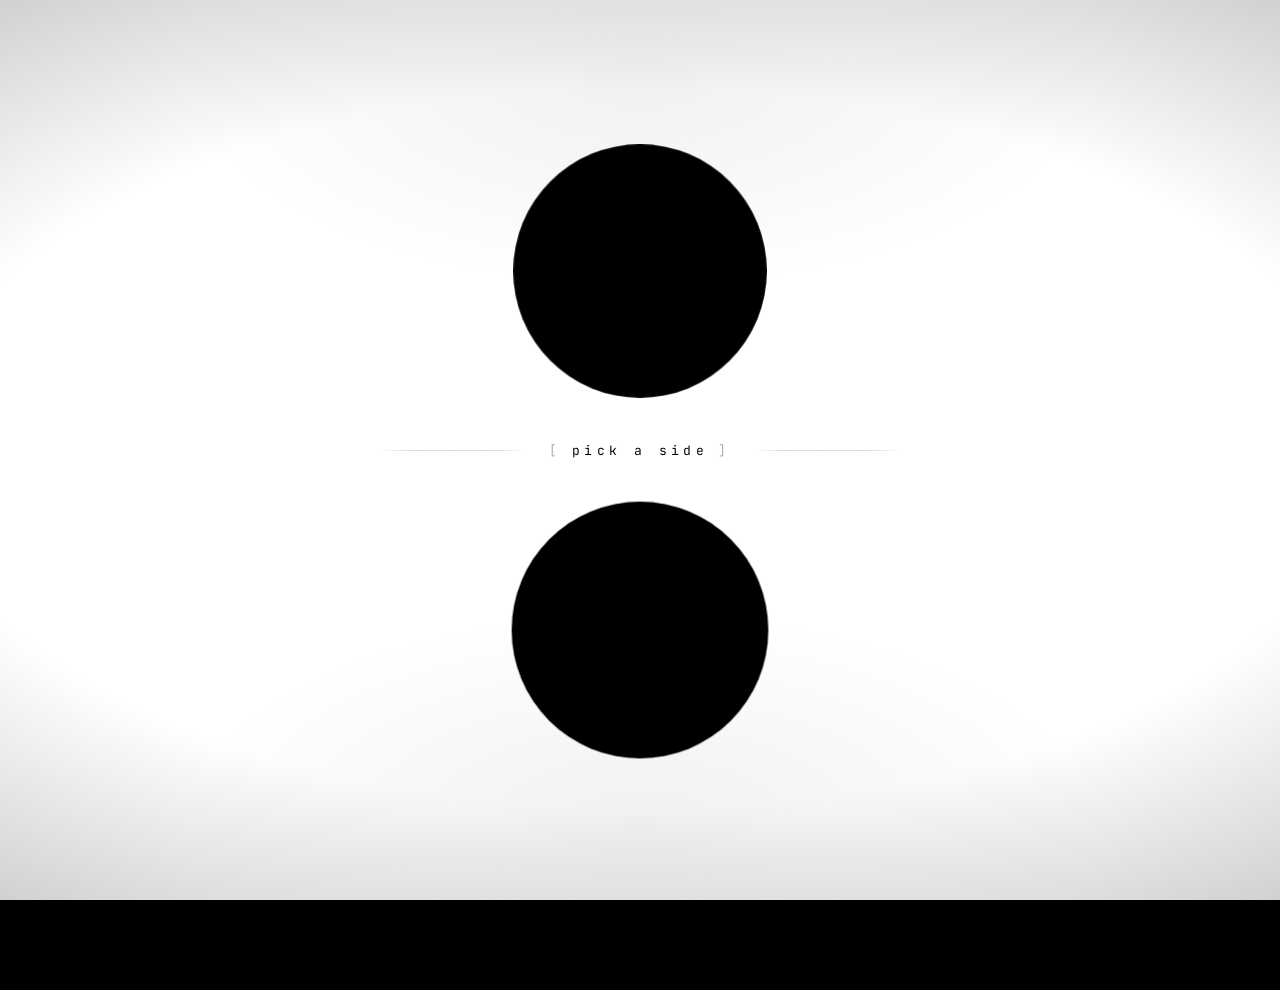
==== index.html @ 56f6532f "initial song site" ====
<!doctype html>
<html lang="en">
<head>
<meta charset="utf-8" />
<title>onlyfash</title>
<meta name="viewport" content="width=device-width, initial-scale=1" />
<link rel="preconnect" href="https://fonts.googleapis.com" />
<link rel="preconnect" href="https://fonts.gstatic.com" crossorigin />
<link href="https://fonts.googleapis.com/css2?family=JetBrains+Mono:wght@300;400;500&display=swap" rel="stylesheet" />
<style>
  :root{
    --mono:"JetBrains Mono", ui-monospace, monospace;
    --ink:#ebe7dc;
    --paper:#0a0a0c;
    --dim:#7a7670;
    --faint:#3a3731;
    --hot:#e96a4a;
    --slow-a:#2a0e36;
    --slow-b:#070309;
    --slow-hi:#b078d8;
    --slow-teal:#1a4a52;
    --pass-a:#cfd6de;
    --pass-b:#6a7581;
    --pass-ink:#0e1216;
    --pass-hi:#e8f0f8;
  }
  *{box-sizing:border-box}
  html,body{margin:0;height:100%;background:#000;color:var(--ink);font-family:var(--mono);overscroll-behavior:none}
  body{overflow:hidden}

  /* ========= stage ========= */
  .stage{position:fixed;inset:0;background:var(--paper);overflow:hidden}
  .stage::before{
    /* warm vignette */
    content:"";position:absolute;inset:0;pointer-events:none;z-index:2;
    background:
      radial-gradient(140% 100% at 50% 50%, transparent 40%, rgba(0,0,0,.55) 100%),
      radial-gradient(60% 40% at 50% 8%, rgba(80,60,40,.08), transparent 60%),
      radial-gradient(60% 40% at 50% 92%, rgba(50,60,80,.08), transparent 60%);
  }
  /* paper/film grain (animated) */
  .grain{
    position:absolute;inset:-10%;z-index:30;pointer-events:none;mix-blend-mode:overlay;opacity:.25;
    background-image:url("data:image/svg+xml;utf8,<svg xmlns='http://www.w3.org/2000/svg' width='220' height='220'><filter id='n'><feTurbulence type='fractalNoise' baseFrequency='0.9' numOctaves='2' stitchTiles='stitch'/><feColorMatrix values='0 0 0 0 0.9 0 0 0 0 0.9 0 0 0 0 0.9 0 0 0 0.7 0'/></filter><rect width='100%25' height='100%25' filter='url(%23n)'/></svg>");
    background-size:220px 220px;
    animation:grain 1690ms steps(6) infinite;
  }
  @keyframes grain{
    0%{transform:translate(0,0)}
    16%{transform:translate(-3%, 2%)}
    33%{transform:translate(2%, -3%)}
    50%{transform:translate(-2%, -2%)}
    66%{transform:translate(3%, 1%)}
    83%{transform:translate(-1%, 3%)}
    100%{transform:translate(0,0)}
  }

  /* ========= chrome ========= */
  .chrome{position:absolute;inset:0;z-index:20;pointer-events:none;font-size:10.5px;letter-spacing:.28em;text-transform:uppercase;color:var(--dim)}
  .chrome > *{position:absolute}
  .chr-tl{top:22px;left:24px}
  .chr-tr{top:22px;right:24px;text-align:right}
  .chr-bl{bottom:22px;left:24px}
  .chr-br{bottom:22px;right:24px;text-align:right}
  .blink{display:inline-block;width:7px;height:7px;background:var(--hot);border-radius:50%;vertical-align:middle;margin-right:8px;animation:pulseDot 2.2s infinite}
  @keyframes pulseDot{0%,100%{opacity:.35}50%{opacity:1}}

  /* ========= selector ========= */
  .selector{position:absolute;inset:0;z-index:10;display:flex;flex-direction:column;align-items:center;justify-content:center;gap:clamp(28px,5vh,60px);transition:none}
  .selector.gone{opacity:0;pointer-events:none}

  .portal-wrap{position:relative;cursor:pointer;isolation:isolate}
  .portal{
    position:relative;width:clamp(200px, 28vmin, 340px);aspect-ratio:1;border-radius:50%;
    display:flex;align-items:center;justify-content:center;
    transition: transform .9s cubic-bezier(.2,.7,.2,1), filter .45s ease, opacity .45s ease;
    will-change:transform, filter;
  }
  .portal .surface{
    position:absolute;inset:0;border-radius:50%;overflow:hidden;
  }
  .portal .edge{
    position:absolute;inset:0;border-radius:50%;border:1px solid rgba(255,255,255,.08);pointer-events:none;
    box-shadow:
      0 0 0 1px rgba(0,0,0,.6) inset,
      0 0 60px rgba(0,0,0,.6);
  }
  .portal .halo{
    position:absolute;inset:-22%;border-radius:50%;pointer-events:none;
    filter:blur(22px);opacity:0;transition:opacity .6s ease;
  }
  .portal-wrap:hover .halo{opacity:.9}
  .portal-wrap .lens{
    /* inner lens highlight */
    position:absolute;inset:0;border-radius:50%;pointer-events:none;
    background:radial-gradient(circle at 38% 30%, rgba(255,255,255,.18), transparent 40%);
    mix-blend-mode:screen;opacity:.7;
  }
  .portal canvas{position:absolute;inset:0;width:100%;height:100%;border-radius:50%;display:block}

  /* portal label */
  .label{
    position:absolute;left:50%;top:50%;transform:translate(-50%,-50%);
    text-align:center;pointer-events:none;
    font-family:var(--mono);font-weight:400;
    mix-blend-mode:screen;
    transition:opacity .4s ease, letter-spacing .6s ease;
  }
  .label .name{display:block;font-size:clamp(13px,1.4vw,16px);letter-spacing:.22em;text-transform:lowercase;font-weight:400}
  .label .name .caret{display:inline-block;margin-left:2px;opacity:.65;animation:caret 1s steps(1) infinite}
  .label .rt{display:block;font-size:9px;letter-spacing:.42em;opacity:.35;margin-top:10px;text-transform:uppercase}
  .portal-wrap:hover .label .rt{opacity:.85}
  .portal-wrap:hover .label .name{letter-spacing:.32em}
  @keyframes caret{0%,49%{opacity:.65}50%,100%{opacity:0}}

  /* ========= axis / crosshair ========= */
  .axis{
    position:relative;width:min(520px, 72vw);display:flex;align-items:center;justify-content:center;
    color:var(--dim);user-select:none;gap:18px;
  }
  .axis .line{flex:1;height:1px;background:linear-gradient(to right, transparent, var(--faint) 20%, var(--faint) 80%, transparent)}
  .axis .center{
    position:relative;display:flex;align-items:center;justify-content:center;
  }
  .axis .center .word{
    font-family:var(--mono);font-size:clamp(11px,1.1vw,13px);letter-spacing:.34em;text-transform:lowercase;color:var(--ink);
    padding:0 4px;
    position:relative;
  }
  .axis .center .word::before{
    content:"[";margin-right:10px;color:var(--dim);
  }
  .axis .center .word::after{
    content:"]";margin-left:10px;color:var(--dim);
  }

  /* hover state is JS-driven (animateHomeTo) — no data-hover attribute is set anymore */

  /* ========= swallow transition ========= */
  .selector.swallow .portal-wrap:not(.active) .portal{opacity:0;filter:blur(10px) brightness(.3);transform:scale(.85)}
  .selector.swallow .portal-wrap:not(.active){transition:opacity .4s}
  .selector.swallow .portal-wrap.active .portal{transform:scale(14);transition:transform 1.3s cubic-bezier(.7,0,.3,1), filter 1.3s}
  .selector.swallow .axis{opacity:0;transition:opacity .25s}
  .selector.swallow .chr-tr .cursor-label{opacity:0}

  /* ========= WORLD ========= */
  .world{position:absolute;inset:0;z-index:5;opacity:0;pointer-events:none;transition:opacity .9s ease}
  .world.live{opacity:1;pointer-events:auto}
  .world canvas{position:absolute;inset:0;width:100%;height:100%;display:block}

  /* BACK button — clear, tappable */
  .back-btn{
    position:absolute;top:22px;left:22px;z-index:40;
    display:inline-flex;align-items:center;gap:8px;
    font-family:var(--mono);font-size:11px;letter-spacing:.32em;text-transform:uppercase;
    color:#fff;background:rgba(0,0,0,.35);backdrop-filter:blur(10px);-webkit-backdrop-filter:blur(10px);
    border:1px solid rgba(255,255,255,.22);border-radius:999px;
    padding:10px 16px 10px 12px;cursor:pointer;
    opacity:0;transform:translateX(-6px);
    transition:opacity .6s ease .7s, transform .6s ease .7s, background .2s, border-color .2s;
    -webkit-tap-highlight-color:transparent;
  }
  .back-btn svg{width:16px;height:16px;display:block}
  .back-btn:hover{background:rgba(0,0,0,.55);border-color:rgba(255,255,255,.4)}
  @media (max-width: 640px){
    .back-btn{top:14px;left:14px;font-size:10.5px;padding:11px 16px 11px 12px}
    .back-btn svg{width:17px;height:17px}
  }

  /* audio-gate (plays on first click anyway, but keep a quiet hint) */
  .hint{
    position:absolute;left:50%;bottom:58px;transform:translateX(-50%);z-index:15;
    font-size:9.5px;letter-spacing:.36em;text-transform:uppercase;color:var(--dim);
    opacity:0;animation:hint 6s ease 1.2s forwards;pointer-events:none;
  }
  @keyframes hint{0%{opacity:0}20%{opacity:.8}80%{opacity:.8}100%{opacity:0}}

  /* cursor crosshair readout */
  .cursor-label{display:flex;flex-direction:column;align-items:flex-end;gap:3px;transition:opacity .3s}

  /* tweaks */
  .tweaks-btn{
    position:fixed;right:18px;bottom:18px;z-index:60;
    background:rgba(0,0,0,.55);backdrop-filter:blur(8px);color:var(--ink);border:1px solid rgba(255,255,255,.15);
    font-family:var(--mono);font-size:9.5px;letter-spacing:.24em;text-transform:uppercase;
    padding:8px 12px;cursor:pointer;border-radius:999px;display:none;align-items:center;gap:8px;
  }
  .tweaks-btn.on{display:flex}
  .tweaks-btn .sq{width:6px;height:6px;background:var(--hot);display:inline-block;border-radius:50%}
  .tweaks-panel{
    position:fixed;right:18px;bottom:18px;z-index:60;display:none;width:280px;
    background:rgba(10,10,12,.82);backdrop-filter:blur(12px);color:var(--ink);
    border:1px solid rgba(255,255,255,.12);border-radius:10px;padding:14px 16px;
    font-family:var(--mono);font-size:10px;letter-spacing:.12em;text-transform:uppercase;
  }
  .tweaks-panel.open{display:block}
  .tweaks-panel h5{margin:0 0 10px;font-size:10px;letter-spacing:.3em;display:flex;justify-content:space-between;align-items:center;color:var(--dim)}
  .tweaks-panel h5 button{background:transparent;border:1px solid rgba(255,255,255,.2);color:var(--ink);font-family:var(--mono);font-size:9px;letter-spacing:.22em;padding:3px 8px;border-radius:999px;cursor:pointer}
  .tw-row{display:flex;justify-content:space-between;align-items:center;gap:10px;margin:8px 0;color:var(--dim)}
  .tw-row input[type=range]{accent-color:var(--hot);width:130px}
  .tw-row .val{color:var(--ink);font-variant-numeric:tabular-nums}
  .tw-row input[type=text]{background:transparent;border:none;border-bottom:1px solid rgba(255,255,255,.15);color:var(--ink);font-family:var(--mono);font-size:10px;letter-spacing:.22em;text-transform:uppercase;width:160px;outline:none}
  .tw-tog{appearance:none;width:30px;height:16px;border-radius:999px;background:rgba(255,255,255,.1);border:1px solid rgba(255,255,255,.2);position:relative;cursor:pointer}
  .tw-tog::after{content:"";position:absolute;top:1px;left:1px;width:12px;height:12px;border-radius:50%;background:var(--ink);transition:left .15s}
  .tw-tog:checked{background:var(--hot)}
  .tw-tog:checked::after{left:15px;background:#fff}

  /* counting-in scanline on enter */
  .scanline{position:absolute;inset:0;z-index:35;pointer-events:none;opacity:0}
  .scanline::before{
    content:"";position:absolute;left:-10%;right:-10%;top:0;height:2px;background:rgba(255,255,255,.45);box-shadow:0 0 30px rgba(255,255,255,.5);
  }
  .selector.swallow ~ .scanline{
    opacity:1;animation:scan .9s cubic-bezier(.7,0,.3,1) .15s forwards;
  }
  @keyframes scan{
    0%{opacity:0;transform:translateY(0)}
    10%{opacity:1}
    100%{opacity:0;transform:translateY(100vh)}
  }

  /* ========= MINIMAL SELECTOR OVERRIDE ========= */
  body{background:#fff}
  .stage{background:#fff}
  .chrome{display:none}
  .hint{display:none}
  .axis{transition:none}
  .axis .line{background:linear-gradient(to right, transparent, #000 20%, #000 80%, transparent);opacity:.15}
  .axis .center .word{color:#000}
  .axis .center .word::before,.axis .center .word::after{color:#000;opacity:.35}
  .portal .halo,.portal .lens,.portal .edge,.portal canvas{display:none}
  .portal-wrap .portal{background:#000;border-radius:50%;will-change:transform,opacity}
  .portal-wrap{transition:none}
  .portal-wrap .label{color:#000 !important;mix-blend-mode:normal;transition:opacity .3s ease}
  .portal-wrap .label .name{color:#000}
  .portal-wrap .label .rt{color:#000;opacity:.45}
  .portal-wrap:hover .label .rt{opacity:.9}

  /* HOVER is JS-driven — no CSS rules needed. Same for breathing (JS sets transform inline). */

  /* SWALLOW: non-active dot and axis fade out; active dot stays in place.
     Circular reveal is handled by clip-path on the world div (see JS). */
  .selector.swallow .portal-wrap:not(.active){opacity:0;transition:opacity .3s ease}
  .selector.swallow .axis{opacity:0;transition:opacity .25s ease}

  /* WORLD wrapper reveals via clip-path animation (see JS); opacity switches immediately */
  .world{background:#000;opacity:0;pointer-events:none;transition:none}
  .world.live{opacity:1;pointer-events:auto;transition:none}

  /* BACK button — JS controls opacity; CSS handles hover color only */
  .back-btn{
    position:absolute;top:22px;left:22px;z-index:60;
    display:inline-flex;align-items:center;gap:8px;
    font-family:var(--mono);font-size:11px;letter-spacing:.32em;text-transform:uppercase;
    color:#fff;background:transparent;border:1px solid rgba(255,255,255,.35);border-radius:999px;
    padding:10px 14px;cursor:pointer;
    opacity:0;pointer-events:none;
    transition:border-color 400ms ease, background 400ms ease;
    -webkit-tap-highlight-color:transparent;
    transform:none !important;
  }
  .back-btn:hover{background:rgba(255,255,255,.08);border-color:#fff}
  .back-btn.interactive{pointer-events:auto}
  @media (max-width:640px){
    .back-btn{top:14px;left:14px;font-size:10.5px;padding:11px 14px}
  }

  /* scanline off */
  .scanline{display:none !important}

  /* mobile: ensure dots are tap-sized */
  @media (max-width:640px){
    .portal{width:clamp(160px, 38vmin, 220px) !important}
  }

  /* Labels outside the dots */
  .portal-wrap{display:flex;flex-direction:column;align-items:center;gap:14px}
  .portal-wrap.slow{flex-direction:column-reverse}
  .portal-wrap .label{position:static;transform:none;text-align:center;pointer-events:none}
  .portal-wrap .label .name{font-size:clamp(12px,1.3vw,14px);letter-spacing:.28em}
  .portal-wrap .label .rt{margin-top:6px;font-size:8.5px;letter-spacing:.42em}

  /* Hide tweaks UI entirely */
  .tweaks-btn,.tweaks-panel{display:none !important}

  /* mobile-only message / desktop-lock */
  .mobile-only{display:none}
  @media (max-width:768px){
    #axisWord{display:none}
    .mobile-only{display:inline}
    .portal-wrap{pointer-events:none !important}
  }


  /* Labels outside dots via absolute positioning */
  .portal-wrap{display:block}
  .portal-wrap.slow{flex-direction:initial}
  .portal-wrap .portal{position:relative}
  .portal-wrap .label{
    position:absolute;left:50%;transform:translateX(-50%);
    text-align:center;pointer-events:none;
    color:#000 !important;mix-blend-mode:normal;
    white-space:nowrap;
  }
  .portal-wrap.slow .label{top:calc(100% + 22px)}
  .portal-wrap.pass .label{bottom:calc(100% + 22px)}
  .portal-wrap .label .name{display:block;font-size:clamp(12px,1.3vw,14px);letter-spacing:.28em;color:#000}
  .portal-wrap .label .rt{display:block;margin-top:6px;font-size:8.5px;letter-spacing:.42em;color:#000;opacity:.45}
  .portal-wrap:hover .label .rt{opacity:.9}


  /* Clear inherited top on pass label so bottom positions correctly */
  .portal-wrap.pass .label{top:auto !important;transform:translateX(-50%) !important}
  .portal-wrap.slow .label{bottom:auto !important;transform:translateX(-50%) !important}

</style>
</head>
<body>

<div class="stage" id="stage">

  <!-- SELECTOR -->
  <div class="selector" id="selector">

    <!-- SLOW DANCE portal (top) -->
    <div class="portal-wrap slow" data-song="slow" id="wrapSlow">
      <div class="portal">
        <div class="halo" id="haloSlow"></div>
        <div class="surface">
          <canvas id="cvsSlow" width="720" height="720"></canvas>
        </div>
        <div class="lens"></div>
        <div class="edge"></div>
      </div>
    </div>

    <!-- AXIS -->
    <div class="axis" id="axis" aria-hidden="true">
      <span class="line"></span>
      <div class="center" id="axisCenter">
        <span class="word" id="axisWord">pick a side</span>
        <span class="word mobile-only">this is a desktop experience</span>
      </div>
      <span class="line"></span>
    </div>

    <!-- PASSENGER SIDE portal (bottom) -->
    <div class="portal-wrap pass" data-song="pass" id="wrapPass">
      <div class="portal">
        <div class="halo" id="haloPass"></div>
        <div class="surface">
          <canvas id="cvsPass" width="720" height="720"></canvas>
        </div>
        <div class="lens"></div>
        <div class="edge"></div>
      </div>
    </div>
  </div>

  <!-- chrome -->
  <div class="chrome"></div>

  <!-- WORLD layers -->
  <div class="world slow" id="worldSlow">
    <canvas id="worldSlowCvs"></canvas>
    <button class="back-btn" data-close aria-label="back">
      <svg viewBox="0 0 24 24" fill="none" stroke="currentColor" stroke-width="1.5" stroke-linecap="round" stroke-linejoin="round"><path d="M15 18l-6-6 6-6"/></svg>
      <span>back</span>
    </button>
  </div>
  <div class="world pass" id="worldPass">
    <canvas id="worldPassCvs"></canvas>
    <button class="back-btn" data-close aria-label="back">
      <svg viewBox="0 0 24 24" fill="none" stroke="currentColor" stroke-width="1.5" stroke-linecap="round" stroke-linejoin="round"><path d="M15 18l-6-6 6-6"/></svg>
      <span>back</span>
    </button>
  </div>

  <!-- scanline accent on commit -->
  <div class="scanline" id="scanline"></div>
</div>

<!-- tweaks -->
<button class="tweaks-btn on" id="tweaksBtn"><span class="sq"></span>tweaks</button>
<div class="tweaks-panel" id="tweaksPanel">
  <h5>TWEAKS <button id="tweaksClose">close</button></h5>
  <div class="tw-row"><span>grain</span><input type="range" min="0" max="100" value="45" id="tGrain"/><span class="val" id="vGrain">45</span></div>
  <div class="tw-row"><span>breath</span><input type="range" min="0" max="100" value="55" id="tBreath"/><span class="val" id="vBreath">55</span></div>
  <div class="tw-row"><span>bloom</span><input type="range" min="0" max="100" value="60" id="tBloom"/><span class="val" id="vBloom">60</span></div>
  <div class="tw-row"><span>audio</span><input type="checkbox" class="tw-tog" id="tAudio" checked/></div>
  <div class="tw-row"><span>axis copy</span><input type="text" id="tAxis" value="pick a side"/></div>
</div>

<script>
/* =====================================================================
 *  onlyfash — hi-fi selector (Direction A)
 *  Two circular portals, filmic grain, breathing, audio-reactive worlds.
 *  Audio is synthesized via WebAudio so there's no asset dependency.
 * =====================================================================*/

/* ---------- state & refs ---------- */
const TWEAKS = /*EDITMODE-BEGIN*/{
  "grain": 100,
  "breath": 100,
  "bloom": 100,
  "audio": true,
  "axisCopy": "pick a side"
}/*EDITMODE-END*/;

const sel = document.getElementById('selector');
const wrapSlow = document.getElementById('wrapSlow');
const wrapPass = document.getElementById('wrapPass');
const haloSlow = document.getElementById('haloSlow');
const haloPass = document.getElementById('haloPass');
const worldSlow = document.getElementById('worldSlow');
const worldPass = document.getElementById('worldPass');
const axisCenter = document.getElementById('axisCenter');
const axisWord = axisCenter.querySelector('.word');

let active = null; // 'slow' | 'pass' | null
let dotCenter = { x: 0, y: 0 };
let audioCtx = null, master = null, analyser = null, freqData = null, timeData = null;
let slowEl = null, passEl = null, slowSrc = null, passSrc = null;
let slowGain = null, passGain = null;

/* inject hidden <audio> elements */
(function(){
  const slowUrl = 'audio/Fash - Slow Dance.mp3';
  const passUrl = 'audio/Fash - Passenger Side.mp3';

  slowEl = document.createElement('audio');
  slowEl.src = slowUrl;
  slowEl.loop = true; slowEl.preload = 'auto';
  slowEl.setAttribute('playsinline',''); slowEl.setAttribute('webkit-playsinline','');
  slowEl.playsInline = true;
  passEl = document.createElement('audio');
  passEl.src = passUrl;
  passEl.loop = true; passEl.preload = 'auto';
  passEl.setAttribute('playsinline',''); passEl.setAttribute('webkit-playsinline','');
  passEl.playsInline = true;
  document.body.appendChild(slowEl); document.body.appendChild(passEl);
})();

/* Unlock audio on FIRST user interaction — iOS/Safari requires this */
let audioUnlocked = false;
function unlockAudio(){
  if (audioUnlocked) return;
  audioUnlocked = true;
  [slowEl, passEl].forEach(el => {
    try {
      el.muted = true;
      const p = el.play();
      if (p && p.then) {
        p.then(() => { try{ el.pause(); el.currentTime = 0; }catch(e){} el.muted = false; })
         .catch(() => { el.muted = false; });
      } else {
        try{ el.pause(); el.currentTime = 0; }catch(e){}
        el.muted = false;
      }
    } catch(e){}
  });
  // also resume audio context on gesture
  if (audioCtx && audioCtx.state === 'suspended') { try { audioCtx.resume(); } catch(e){} }
}
['pointerdown','touchstart','mousedown','keydown'].forEach(ev => {
  window.addEventListener(ev, unlockAudio, { passive: true });
});

/* ---------- portal canvases (oil slick / graphite) ---------- */
function makePortalRenderer(canvas, kind){
  const ctx = canvas.getContext('2d');
  const W = canvas.width, H = canvas.height, R = W/2;
  let t = 0;
  function draw(){
    t += 1/60;
    // base wash
    if (kind === 'slow'){
      const g = ctx.createRadialGradient(R*.9, R*.75, R*.05, R, R, R);
      g.addColorStop(0, '#4a1e5e');
      g.addColorStop(.25, '#2a0e36');
      g.addColorStop(.55, '#1a0720');
      g.addColorStop(1, '#050208');
      ctx.fillStyle = g;
      ctx.fillRect(0,0,W,H);
      // teal bruise
      const g2 = ctx.createRadialGradient(R*.4 + Math.sin(t*.3)*40, R*1.1 + Math.cos(t*.24)*30, 10, R*.4, R*1.1, R*.9);
      g2.addColorStop(0, 'rgba(26,96,104,.55)');
      g2.addColorStop(1, 'rgba(26,96,104,0)');
      ctx.fillStyle = g2;
      ctx.fillRect(0,0,W,H);
      // ripple bands
      ctx.globalCompositeOperation = 'screen';
      for (let i=0;i<5;i++){
        const ph = t*.5 + i*0.7;
        const cx = R + Math.cos(ph)*R*.15;
        const cy = R + Math.sin(ph*1.3)*R*.18;
        const rg = ctx.createRadialGradient(cx, cy, R*.0, cx, cy, R*(.35+.1*Math.sin(ph*1.7)));
        const a = (0.12 + 0.08*Math.sin(ph*2));
        rg.addColorStop(0, `rgba(176,120,216,${a})`);
        rg.addColorStop(1, 'rgba(176,120,216,0)');
        ctx.fillStyle = rg;
        ctx.fillRect(0,0,W,H);
      }
      ctx.globalCompositeOperation = 'source-over';
    } else {
      const g = ctx.createRadialGradient(R*.35, R*.3, R*.05, R, R, R);
      g.addColorStop(0, '#e8eef6');
      g.addColorStop(.25, '#b8c2ce');
      g.addColorStop(.55, '#6e7a88');
      g.addColorStop(1, '#2a313a');
      ctx.fillStyle = g;
      ctx.fillRect(0,0,W,H);
      // cold streaks
      ctx.globalCompositeOperation = 'screen';
      for (let i=0;i<4;i++){
        const ph = t*.4 + i*0.9;
        const y = R + Math.sin(ph*.7)*R*.4;
        const grad = ctx.createLinearGradient(0, y-18, 0, y+18);
        grad.addColorStop(0, 'rgba(255,255,255,0)');
        grad.addColorStop(.5, `rgba(240,245,255,${0.18 + 0.08*Math.sin(ph*1.5)})`);
        grad.addColorStop(1, 'rgba(255,255,255,0)');
        ctx.fillStyle = grad;
        ctx.fillRect(0, y-20, W, 40);
      }
      ctx.globalCompositeOperation = 'multiply';
      // soft shadow pool
      const sg = ctx.createRadialGradient(R*.7, R*1.1, 5, R*.7, R*1.1, R*.9);
      sg.addColorStop(0, 'rgba(20,30,45,.4)');
      sg.addColorStop(1, 'rgba(20,30,45,0)');
      ctx.fillStyle = sg;
      ctx.fillRect(0,0,W,H);
      ctx.globalCompositeOperation = 'source-over';
    }
    // grain overlay on portal
    const grainAmt = TWEAKS.grain/100;
    if (grainAmt > 0){
      ctx.globalCompositeOperation = 'overlay';
      ctx.globalAlpha = 0.18 * grainAmt;
      // cheap stipple
      const density = 140;
      for (let i=0;i<density;i++){
        const x = Math.random()*W, y = Math.random()*H;
        ctx.fillStyle = Math.random() > .5 ? '#fff' : '#000';
        ctx.fillRect(x, y, 1.4, 1.4);
      }
      ctx.globalAlpha = 1;
      ctx.globalCompositeOperation = 'source-over';
    }
    requestAnimationFrame(draw);
  }
  draw();
}
makePortalRenderer(document.getElementById('cvsSlow'),'slow');
makePortalRenderer(document.getElementById('cvsPass'),'pass');

/* ---------- halos ---------- */
function setHalos(){
  const bloom = TWEAKS.bloom/100;
  haloSlow.style.background = `radial-gradient(circle, rgba(176,120,216,${.35*bloom}) 0%, rgba(74,30,94,${.2*bloom}) 40%, transparent 70%)`;
  haloPass.style.background = `radial-gradient(circle, rgba(220,232,248,${.35*bloom}) 0%, rgba(110,130,160,${.2*bloom}) 40%, transparent 70%)`;
}
setHalos();

/* ---------- breathing ----------
 * Custom curve with brief holds at both extremes — the pause is what reads as alive.
 * Amplitude 2% scale. Periods 5.8s / 4.3s (asymmetric).
 * Paused during hover and during any sequence.
 */
const t0 = performance.now();
function breathCurve(t){
  // t ∈ [0,1) — one cycle. Shape: rest → inhale → hold → exhale → hold.
  // 0..0.08 rest, 0.08..0.42 inhale (smoothstep), 0.42..0.54 hold at 1,
  // 0.54..0.92 exhale (smoothstep), 0.92..1 rest.
  if (t < 0.08) return 0;
  if (t < 0.42){ const p = (t - 0.08) / 0.34; return p*p*(3 - 2*p); }
  if (t < 0.54) return 1;
  if (t < 0.92){ const p = (t - 0.54) / 0.38; return 1 - p*p*(3 - 2*p); }
  return 0;
}
function breathe(){
  const amt = TWEAKS.breath/100 * 0.02; // 2% ceiling
  const ts = (performance.now() - t0) / 1000;
  const s1 = 1 + amt * breathCurve(((ts      ) / 5.8) % 1);
  const s2 = 1 + amt * breathCurve(((ts + 1.3) / 4.3) % 1);
  const pSlow = wrapSlow.querySelector('.portal');
  const pPass = wrapPass.querySelector('.portal');
  // Pause scaling during hover or during any sequence; opacity work stays pure.
  if (!active && !hoverTarget){
    pSlow.style.transform = `scale(${s1.toFixed(4)})`;
    pPass.style.transform = `scale(${s2.toFixed(4)})`;
  } else if (hoverTarget && !active){
    // Neutral — no breathing during hover.
    pSlow.style.transform = 'scale(1)';
    pPass.style.transform = 'scale(1)';
  }
  requestAnimationFrame(breathe);
}
/* breathing kickoff happens after hoverTarget is declared below (first frame reads it) */

/* ---------- motion vocabulary ----------
 * One curve for directional transitions — cubic-bezier(.65, 0, .1, 1).
 * Slow in, slow out. Inevitable, not snappy.
 */
function makeCubicBezier(x1, y1, x2, y2){
  const cx = 3*x1, bx = 3*(x2 - x1) - cx, ax = 1 - cx - bx;
  const cy = 3*y1, by = 3*(y2 - y1) - cy, ay = 1 - cy - by;
  const sampleX = t => ((ax*t + bx)*t + cx)*t;
  const sampleY = t => ((ay*t + by)*t + cy)*t;
  const dX      = t => (3*ax*t + 2*bx)*t + cx;
  return function(t){
    if (t <= 0) return 0;
    if (t >= 1) return 1;
    let u = t;
    for (let i=0;i<8;i++){
      const xu = sampleX(u) - t;
      if (Math.abs(xu) < 1e-6) break;
      const d = dX(u);
      if (Math.abs(d) < 1e-6) break;
      u -= xu / d;
    }
    return sampleY(u);
  };
}
// PRIMARY — directional motion (circle, line extend/contract, sequence stages).
// Slower accel head, longer deceleration tail. Motion resists, builds, settles.
const primaryEase    = makeCubicBezier(.7, 0, .15, 1);
const primaryEaseCSS = 'cubic-bezier(.7,0,.15,1)';
// IDLE — hovers, home-screen returns, back-button, opacity transitions.
// Landing, not stopping.
const idleEase       = makeCubicBezier(.8, 0, .2, 1);
const idleEaseCSS    = 'cubic-bezier(.8,0,.2,1)';
const easeOut        = p => 1 - Math.pow(1 - p, 3);
const easeIn         = p => p*p*p;
const linear         = p => p;

/* ---------- home-state (shared between hover fade and exit-return fade) ----------
 * One animation function for both directions. Same vocabulary. Mid-flight reversals smooth.
 */
const homeState = { slowOp: 1, passOp: 1, axisOp: 1, axisLS: 0.34 };
let homeFadeRAF = null;
function applyHomeState(){
  wrapSlow.style.opacity = homeState.slowOp;
  wrapPass.style.opacity = homeState.passOp;
  axisEl.style.opacity   = homeState.axisOp;
  axisWord.style.letterSpacing = homeState.axisLS.toFixed(4) + 'em';
}
function animateHomeTo(targets, opts){
  opts = opts || {};
  if (homeFadeRAF){ cancelAnimationFrame(homeFadeRAF); homeFadeRAF = null; }
  const start = performance.now();
  const from  = {
    slowOp: homeState.slowOp, passOp: homeState.passOp,
    axisOp: homeState.axisOp, axisLS: homeState.axisLS
  };
  const ease    = opts.ease    || idleEase;
  const dur     = opts.duration || 630;
  const delay   = opts.delay    || { slowOp: 0, passOp: 0, axisOp: 0, axisLS: 0 };
  const durs    = opts.durations || { slowOp: dur, passOp: dur, axisOp: dur, axisLS: dur };
  (function frame(now){
    const t = now - start;
    let live = false;
    for (const key of ['slowOp','passOp','axisOp','axisLS']){
      if (targets[key] === undefined) continue;
      const rawP = (t - (delay[key] || 0)) / (durs[key] || dur);
      const p = Math.max(0, Math.min(1, rawP));
      const e = ease(p);
      homeState[key] = from[key] + (targets[key] - from[key]) * e;
      if (rawP < 1) live = true;
    }
    applyHomeState();
    if (live) homeFadeRAF = requestAnimationFrame(frame);
    else homeFadeRAF = null;
  })(performance.now());
}

/* ---------- hover ----------
 * Single state variable; transitions lerp from current homeState (not from 0).
 * When the mouse moves directly between dots, we skip the full home-restore fade —
 * we just transition hoveredDot, which reverses the in-flight opacity from where it is.
 * No moment where the screen is empty of both dots.
 */
let hoveredDot = null; // 'slow' | 'pass' | null — 'slow' is top, 'pass' is bottom
const axisEl = document.getElementById('axis');

// Back-compat alias for any surviving references.
let hoverTarget = null;

function dotUnderElement(node){
  if (!node || typeof node.nodeType !== 'number') return null;
  if (wrapSlow.contains(node)) return 'slow';
  if (wrapPass.contains(node)) return 'pass';
  return null;
}

function setHover(next){
  if (active) return;
  if (next === hoveredDot) return;
  hoveredDot = next;
  hoverTarget = next; // alias

  if (next === null){
    // Full return — staggered, same vocabulary as exit's home-restoration.
    animateHomeTo(
      { slowOp: 1, passOp: 1, axisOp: 1, axisLS: 0.34 },
      {
        ease: idleEase,
        durations: { slowOp: 560, passOp: 560, axisOp: 700, axisLS: 700 },
        delay:     { slowOp: 140, passOp: 140, axisOp: 0,   axisLS: 0   }
      }
    );
  } else {
    // Single directional transition. The "other" dot goes to 0, the hovered dot to 1.
    // animateHomeTo lerps from current homeState, so if a dot is mid-fade, it reverses smoothly.
    const t = { axisOp: 0, axisLS: 0.30 };
    if (next === 'slow'){ t.slowOp = 1; t.passOp = 0; }
    else                { t.passOp = 1; t.slowOp = 0; }
    animateHomeTo(t, { ease: idleEase, duration: 630 });
  }
}

/* ---------- timeline sequencer ----------
 * One RAF loop drives all stages. No nested setTimeouts. No race conditions.
 */
let currentTimeline = null;
function runTimeline(stages, onComplete){
  if (currentTimeline) currentTimeline.cancelled = true;
  const tl = currentTimeline = { raf: 0, cancelled: false };
  const started = new Set(), finished = new Set();
  const total = stages.reduce((m, s) => Math.max(m, s.start + s.duration), 0);
  const originTime = performance.now();
  (function frame(now){
    if (tl.cancelled) return;
    const t = now - originTime;
    for (const s of stages){
      const rawP = (t - s.start) / s.duration;
      if (rawP >= 0 && !started.has(s)){
        started.add(s);
        if (s.onStart) s.onStart();
      }
      if (rawP >= 0 && rawP <= 1){
        const p = Math.min(1, Math.max(0, rawP));
        const e = s.ease ? s.ease(p) : p;
        if (s.fn) s.fn(e);
      } else if (rawP > 1 && !finished.has(s)){
        finished.add(s);
        if (s.fn) s.fn(1);
        if (s.onEnd) s.onEnd();
      }
    }
    if (t < total + 50){
      tl.raf = requestAnimationFrame(frame);
    } else {
      currentTimeline = null;
      if (onComplete) onComplete();
    }
  })(performance.now());
  return tl;
}

/* ---------- audio ---------- */
let audioRouted = false;
function initAudio(){
  if (audioCtx) return;
  try {
    audioCtx = new (window.AudioContext || window.webkitAudioContext)();
  } catch(e){ console.warn('no audio ctx', e); return; }
  master = audioCtx.createGain();
  master.gain.value = 1.0;
  analyser = audioCtx.createAnalyser();
  analyser.fftSize = 1024;
  analyser.smoothingTimeConstant = 0.82;
  freqData = new Uint8Array(analyser.frequencyBinCount);
  timeData = new Uint8Array(analyser.fftSize);
  master.connect(analyser);
  analyser.connect(audioCtx.destination);

  try {
    slowSrc = audioCtx.createMediaElementSource(slowEl);
    passSrc = audioCtx.createMediaElementSource(passEl);
    slowGain = audioCtx.createGain(); slowGain.gain.value = 0;
    passGain = audioCtx.createGain(); passGain.gain.value = 0;
    slowSrc.connect(slowGain).connect(master);
    passSrc.connect(passGain).connect(master);
    audioRouted = true;
  } catch(e){
    // createMediaElementSource can only be called once per element
    // If it fails we fall back to plain <audio> playback w/out FFT
    console.warn('audio routing fallback', e);
    audioRouted = false;
  }
}

function fadeGain(node, to, time=1.2){
  if (!node || !audioCtx) return;
  try {
    const now = audioCtx.currentTime;
    node.gain.cancelScheduledValues(now);
    node.gain.setValueAtTime(node.gain.value, now);
    node.gain.linearRampToValueAtTime(to, now + time);
  } catch(e){}
}

function fadeVolume(el, to, time=1.0){
  // fade the <audio>.volume for fallback mode
  const from = el.volume;
  const start = performance.now();
  function step(){
    const p = Math.min(1, (performance.now()-start)/(time*1000));
    el.volume = from + (to - from)*p;
    if (p < 1) requestAnimationFrame(step);
  }
  step();
}

/* Play a real MP3 — MUST be called synchronously from a user gesture */
function playTrack(kind){
  const target = kind === 'slow' ? slowEl : passEl;
  const other  = kind === 'slow' ? passEl : slowEl;

  // stop the other first
  try { other.pause(); } catch(e){}

  // sync gesture play
  target.currentTime = 0;
  if (audioRouted){
    target.volume = 1;
  } else {
    target.volume = 0; // we'll fade
  }
  const p = target.play();
  if (p && p.catch){
    p.catch(err => console.warn('play failed', err));
  }

  if (audioRouted){
    if (kind==='slow'){
      fadeGain(passGain, 0, 0.3);
      fadeGain(slowGain, 1.0, 1.2);
    } else {
      fadeGain(slowGain, 0, 0.3);
      fadeGain(passGain, 1.0, 1.2);
    }
  } else {
    // fallback: fade element volume
    fadeVolume(target, 1, 1.2);
  }
}

function stopAllTracks(){
  try { slowEl.pause(); } catch(e){}
  try { passEl.pause(); } catch(e){}
  if (audioRouted){
    if (slowGain) fadeGain(slowGain, 0, 0.4);
    if (passGain) fadeGain(passGain, 0, 0.4);
  }
}

/* ---------- worlds: canvas visualizers (audio-reactive) ---------- */
function runWorld(kind){
  const canvas = kind==='slow' ? document.getElementById('worldSlowCvs') : document.getElementById('worldPassCvs');
  const ctx = canvas.getContext('2d');
  let running = true;
  function fit(){
    const dpr = Math.min(window.devicePixelRatio||1, 2);
    canvas.width = innerWidth*dpr; canvas.height = innerHeight*dpr;
    canvas.style.width = innerWidth+'px'; canvas.style.height=innerHeight+'px';
    ctx.setTransform(dpr,0,0,dpr,0,0);
  }
  fit();
  const resizeH = () => fit();
  window.addEventListener('resize', resizeH);

  // smoothed envelopes
  let eLvl=0, eBass=0, eMid=0, eHigh=0, eSub=0;
  // kick detector
  let bassPrev=0, kickHold=0;
  let beatPulse = 0; // 1→0 decay on kick
  let lastKickTime = -999;
  let kickCount = 0;

  // SLOW: crystalline shards (Yeezus/Black Skinhead — sharp, angular, monochrome)
  const shards = Array.from({length: 18}, () => ({
    ang: Math.random()*Math.PI*2,
    spin: (Math.random()-0.5)*0.4,
    dist: 0.15 + Math.random()*0.6,
    size: 40 + Math.random()*180,
    jag: 3 + Math.floor(Math.random()*4),
    tilt: Math.random()*Math.PI,
  }));
  // radial spike rays
  const rays = Array.from({length: 48}, (_, i) => ({
    a: (i/48)*Math.PI*2,
    len: 0.3 + Math.random()*0.6,
    w: 0.5 + Math.random()*2.5,
  }));

  // PASS: stars streaking toward viewer (Rainbow Road forward motion)
  const stars = Array.from({length: 220}, () => ({
    a: Math.random()*Math.PI*2,
    z: Math.random(),       // 0 = far, 1 = near
    s: 0.4 + Math.random()*1.8,
    hue: 180 + Math.random()*160, // blue→cyan→magenta→red span
  }));
  // rainbow trail curves that whip upward
  const trails = Array.from({length: 9}, (_,i) => ({
    offset: i / 9,
    amp: 0.1 + Math.random()*0.22,
    hue: 200 + i*18, // spectrum across
    speed: 0.8 + Math.random()*0.8,
  }));

  let t = 0, lastT = performance.now();
  function frame(){
    if (!running) return;
    const now = performance.now();
    const dt = Math.min(0.05, (now-lastT)/1000); lastT = now;
    t += dt;
    const W = innerWidth, H = innerHeight;

    // ----- read audio (robust bins) -----
    let lvl=0, sub=0, bass=0, mid=0, high=0;
    let waveAmp = 0;
    if (analyser && freqData){
      analyser.getByteFrequencyData(freqData);
      const n = freqData.length;
      // Nyquist ≈ sampleRate/2; fftSize=1024 → 512 bins
      // bin freq = i * (sr/fftSize). For 44.1k: ~43Hz/bin.
      const subEnd = 3, bassEnd = 10, midEnd = 80, highEnd = 200;
      for (let i=0;i<subEnd;i++) sub += freqData[i];
      for (let i=subEnd;i<bassEnd;i++) bass += freqData[i];
      for (let i=bassEnd;i<midEnd;i++) mid += freqData[i];
      for (let i=midEnd;i<Math.min(highEnd,n);i++) high += freqData[i];
      sub /= subEnd*255;
      bass /= (bassEnd-subEnd)*255;
      mid /= (midEnd-bassEnd)*255;
      high /= (Math.min(highEnd,n)-midEnd)*255;
      for (let i=0;i<n;i++) lvl += freqData[i]; lvl /= n*255;

      analyser.getByteTimeDomainData(timeData);
      let sum=0;
      for (let i=0;i<timeData.length;i+=4){ const v=(timeData[i]-128)/128; sum += v*v; }
      waveAmp = Math.sqrt(sum/(timeData.length/4));
    }

    // smoothing envelopes
    eLvl  += (lvl  - eLvl ) * 0.22;
    eSub  += (sub  - eSub ) * 0.35;
    eBass += (bass - eBass) * 0.4;
    eMid  += (mid  - eMid ) * 0.25;
    eHigh += (high - eHigh) * 0.5;

    // kick detection on bass delta
    const dBass = bass - bassPrev;
    bassPrev = bassPrev * 0.82 + bass * 0.18;
    if (dBass > 0.12 && bass > 0.35 && kickHold <= 0){
      beatPulse = 1;
      kickHold = 0.12;
      lastKickTime = t;
      kickCount++;
    }
    kickHold -= dt;
    beatPulse *= Math.pow(0.002, dt); // fast decay
    const kickAge = t - lastKickTime;

    // ---------- WORLD · ONE REACTIVE LINE (pure B&W) ----------
    // Every visible motion is driven by timeData/freqData.

    // black base
    ctx.fillStyle = '#000';
    ctx.fillRect(0,0,W,H);

    // Line IS the only element in the world. No separate center dot. No opacity fade.
    // `_lineVisible` gates rendering so E3 (silent black hold) stays truly black.
    // `_reveal` scales horizontal extent honestly: halfSpan = (W/2) * reveal — no clamp.
    //   On exit X5 this reaches exactly 0 and the line disappears geometrically.
    // `_amplitudeMultiplier` gates audio reactivity (0 = flat, 1 = full).
    const reveal = (typeof runWorld._reveal === 'number') ? runWorld._reveal : 0;
    const ampMult = (typeof runWorld._amplitudeMultiplier === 'number') ? runWorld._amplitudeMultiplier : 0;
    const lineVisible = !!runWorld._lineVisible;
    const midY = H/2;

    if (timeData && lineVisible){
      const halfSpan = (W/2) * reveal;
      if (halfSpan > 0){
        const xStart = W/2 - halfSpan;
        const xEnd   = W/2 + halfSpan;
        const amp = Math.min(W,H) * 0.18 * (1 + eBass*0.6) * ampMult;
        ctx.strokeStyle = 'rgba(255,255,255,1)';
        ctx.lineWidth = 1.5 + beatPulse*0.8*ampMult;
        ctx.lineCap = 'round';
        ctx.lineJoin = 'round';
        ctx.beginPath();
        const segs = 480;
        for (let i=0;i<=segs;i++){
          const p = i/segs;
          const idx = Math.floor(p * timeData.length);
          const v = ampMult > 0 ? (timeData[idx]-128)/128 : 0;
          const x = xStart + p * (xEnd - xStart);
          const y = midY + v * amp;
          if (i===0) ctx.moveTo(x,y); else ctx.lineTo(x,y);
        }
        ctx.stroke();
      }
      // halfSpan <= 0: line has contracted to nothing — draw nothing.
    }

    requestAnimationFrame(frame);
  }
  frame();
  return () => { running = false; window.removeEventListener('resize', resizeH); };
}

let worldStop = null;

/* ---------- enter / exit — timeline-driven, single vocabulary of motion ---------- */

// HOVER handlers — race-safe. If the cursor moves directly between dots,
// pointerleave does NOT trigger the full home-return; the other dot's pointerenter
// smoothly takes over via setHover, reversing any in-flight opacity from current value.
wrapSlow.addEventListener('pointerenter', () => setHover('slow'));
wrapSlow.addEventListener('pointerleave', (e) => {
  const dest = dotUnderElement(e.relatedTarget);
  if (dest !== 'pass') setHover(null);
});
wrapPass.addEventListener('pointerenter', () => setHover('pass'));
wrapPass.addEventListener('pointerleave', (e) => {
  const dest = dotUnderElement(e.relatedTarget);
  if (dest !== 'slow') setHover(null);
});

// Track per-session world + back-btn for timeline closures.
let activeW = null, activeBackBtn = null;

// ENTER — runs synchronously inside a user gesture for iOS audio unlock.
// playTrack happens only at E6 (1990ms in). No sound before then.
function enter(kind){
  if (active) return;
  active = kind;
  hoveredDot = null; hoverTarget = null;
  if (homeFadeRAF){ cancelAnimationFrame(homeFadeRAF); homeFadeRAF = null; }

  // iOS — unlock audio context inside the gesture. No play() here; that's E6 (1990ms).
  try { initAudio(); } catch(e){}
  if (audioCtx && audioCtx.state === 'suspended'){
    try { audioCtx.resume(); } catch(e){}
  }
  // Silent both elements; window-level unlockAudio() primes them for later play.
  try { slowEl.pause(); } catch(e){}
  try { passEl.pause(); } catch(e){}
  if (audioRouted){
    try { slowGain.gain.cancelScheduledValues(audioCtx.currentTime); slowGain.gain.value = 0; } catch(e){}
    try { passGain.gain.cancelScheduledValues(audioCtx.currentTime); passGain.gain.value = 0; } catch(e){}
  } else {
    slowEl.volume = 0; passEl.volume = 0;
  }

  // Measure dot center for the clip-path origin.
  const wrap   = kind === 'slow' ? wrapSlow : wrapPass;
  const portal = wrap.querySelector('.portal');
  const rect   = portal.getBoundingClientRect();
  const cx = Math.round(rect.left + rect.width  / 2);
  const cy = Math.round(rect.top  + rect.height / 2);
  dotCenter = { x: cx, y: cy };
  wrap.classList.add('active');

  const w = kind === 'slow' ? worldSlow : worldPass;
  const backBtn = w.querySelector('.back-btn');
  activeW = w; activeBackBtn = backBtn;

  // Prime world: visible but clipped to 0. Line stays hidden until E4.
  w.style.transition = 'none';
  w.style.clipPath   = `circle(0px at ${cx}px ${cy}px)`;
  w.classList.add('live');
  runWorld._reveal = 0;
  runWorld._amplitudeMultiplier = 0;
  runWorld._audioActive = false;
  runWorld._lineVisible = false;
  if (backBtn){
    backBtn.classList.remove('interactive');
    backBtn.style.transition = 'none';
    backBtn.style.opacity = '0';
  }
  worldStop = runWorld(kind);

  // Capture starting home opacities — could be mid-hover.
  const startSlow = homeState.slowOp;
  const startPass = homeState.passOp;
  const startAxis = homeState.axisOp;
  const startLS   = homeState.axisLS;
  const lerp = (a, b, p) => a + (b - a) * p;

  const target = kind === 'slow' ? slowEl : passEl;

  runTimeline([
    // E1 — home elements dissolve (0 → 420ms, idleEase)
    { name:'E1', start:0, duration:420, ease:idleEase, fn:(p)=>{
      if (kind === 'slow') homeState.passOp = lerp(startPass, 0, p);
      else                 homeState.slowOp = lerp(startSlow, 0, p);
      homeState.axisOp = lerp(startAxis, 0, p);
      homeState.axisLS = lerp(startLS, 0.30, p);
      applyHomeState();
    }},
    // E2 — circle envelops screen (0 → 980ms, primaryEase)
    { name:'E2', start:0, duration:980, ease:primaryEase, fn:(p)=>{
      const r = (p * 150).toFixed(2);
      w.style.clipPath = `circle(${r}vmax at ${cx}px ${cy}px)`;
    }, onEnd:()=>{
      sel.classList.add('gone'); // hide selector once fully black
    }},
    // E3 — silent black hold (980 → 1080ms). 100ms — minimum gap to register the transition.
    { name:'E3', start:980, duration:100, fn:()=>{} },
    // E4 — line extends from point (1080 → 1780ms, primaryEase).
    { name:'E4', start:1080, duration:700, ease:primaryEase,
      onStart:()=>{ runWorld._lineVisible = true; },
      fn:(p)=>{ runWorld._reveal = p; }
    },
    // Back-button reveal (1760 → 2320ms, idleEase). Appears near end of line-extension, continues into music.
    { name:'BackReveal', start:1760, duration:560, ease:idleEase,
      fn:(p)=>{ if (backBtn) backBtn.style.opacity = (p * 0.6).toFixed(3); },
      onEnd:()=>{ if (backBtn){ backBtn.classList.add('interactive'); backBtn.style.transition = `opacity 400ms ${idleEaseCSS}`; } }
    },
    // E5 — flat line holds (1780 → 1990ms). The moment before the drop.
    { name:'E5', start:1780, duration:210, fn:()=>{} },
    // E6 — music begins (1990ms). play() called here, nowhere earlier. Linear ramp 0 → 1 over 700ms.
    { name:'E6', start:1990, duration:700, ease:linear,
      onStart:()=>{
        runWorld._audioActive = true;
        runWorld._amplitudeMultiplier = 1;
        try { target.currentTime = 0; } catch(e){}
        if (audioRouted){
          const g  = kind === 'slow' ? slowGain : passGain;
          const og = kind === 'slow' ? passGain : slowGain;
          if (g)  { try { g.gain.cancelScheduledValues(audioCtx.currentTime); g.gain.value = 0; }  catch(e){} }
          if (og) { try { og.gain.cancelScheduledValues(audioCtx.currentTime); og.gain.value = 0; } catch(e){} }
          try { target.volume = 1; } catch(e){}
        } else {
          target.volume = 0;
        }
        const pp = target.play();
        if (pp && pp.catch) pp.catch(err => console.warn('play failed', err));
      },
      fn:(p)=>{
        if (audioRouted){
          const g = kind === 'slow' ? slowGain : passGain;
          if (g){ try { g.gain.value = p; } catch(e){} }
        } else {
          target.volume = p;
        }
      }
    },
  ]);
}

// EXIT — timeline-driven. No center dot. Line contracts to 2px, holds, circle closes.
// Total: ~4310ms to fully-restored home.
function exit(){
  if (!active) return;
  const kind = active;
  const w = activeW;
  const wrap = kind === 'slow' ? wrapSlow : wrapPass;
  const backBtn = activeBackBtn;
  const target = kind === 'slow' ? slowEl : passEl;

  // Back button fades out over 400ms (the minimum) via CSS transition.
  if (backBtn){
    backBtn.classList.remove('interactive');
    backBtn.style.transition = `opacity 400ms ${idleEaseCSS}`;
    backBtn.style.opacity = '0';
  }

  const startAmp = (typeof runWorld._amplitudeMultiplier === 'number') ? runWorld._amplitudeMultiplier : 1;
  const startRev = (typeof runWorld._reveal === 'number') ? runWorld._reveal : 1;

  runTimeline([
    // X1 — music fades 1 → 0 linearly over 700ms (mirrors E6's 700ms audio fade).
    //      amplitudeMultiplier lerps down in parallel — the line quiets as the sound quiets.
    //      By end of X1 the line is flat, audio is paused, audioActive/ampMult are zero.
    { name:'X1', start:0, duration:700, ease:linear, fn:(p)=>{
      const volume = Math.max(0, 1 - p);
      if (audioRouted){
        const g = kind === 'slow' ? slowGain : passGain;
        if (g){ try { g.gain.value = volume; } catch(e){} }
      } else {
        target.volume = volume;
      }
      runWorld._amplitudeMultiplier = startAmp * (1 - p);
    }, onEnd:()=>{
      try { target.pause(); } catch(e){}
      try { target.currentTime = 0; } catch(e){}
      runWorld._audioActive = false;
      runWorld._amplitudeMultiplier = 0;
    }},
    // X2 — flat line holds (700 → 910ms, 210ms). Mirrors E5's flat pause.
    { name:'X2', start:700, duration:210, fn:()=>{} },
    // X3 — line contracts from full width to zero (910 → 1610ms, 700ms, primaryEase).
    //      Mirrors E4 exactly: same duration, same curve, reversed direction.
    //      halfSpan = (W/2) * reveal reaches exactly 0 — line geometrically ceases.
    { name:'X3', start:910, duration:700, ease:primaryEase, fn:(p)=>{
      runWorld._reveal = startRev * (1 - p);
    }},
    // X4 — silent black hold (1610 → 1710ms, 100ms). Mirrors E3 exactly.
    { name:'X4', start:1610, duration:100, fn:()=>{} },
    // X5 — black contracts 150vmax → 0 at original dot (1710 → 2690ms, 980ms, primaryEase).
    //      Mirrors E2 exactly: same duration, same curve, reversed direction.
    { name:'X5', start:1710, duration:980, ease:primaryEase,
      onStart:()=>{ w.style.transition = 'none'; sel.classList.remove('gone'); },
      fn:(p)=>{
        const r = ((1 - p) * 150).toFixed(2);
        w.style.clipPath = `circle(${r}vmax at ${dotCenter.x}px ${dotCenter.y}px)`;
      }
    },
    // Home fade-in during X5's final 420ms (2270 → 2690ms) — mirrors E1 exactly.
    //      Parallel (NOT staggered): axis + non-active dot fade together over 420ms.
    { name:'XhomeFade', start:2270, duration:420, ease:idleEase, fn:(p)=>{
      homeState.axisOp = p;
      homeState.axisLS = 0.30 + (0.34 - 0.30) * p;
      if (kind === 'slow') homeState.passOp = p;
      else                 homeState.slowOp = p;
      applyHomeState();
    }},
  ], () => {
    // X8 — cleanup. Breathing resumes naturally now that !active && !hoveredDot.
    w.classList.remove('live');
    w.style.clipPath = '';
    w.style.transition = '';
    if (worldStop){ worldStop(); worldStop = null; }
    wrap.classList.remove('active');
    runWorld._amplitudeMultiplier = 0;
    runWorld._reveal = 0;
    runWorld._audioActive = false;
    runWorld._lineVisible = false;
    homeState.slowOp = 1; homeState.passOp = 1; homeState.axisOp = 1; homeState.axisLS = 0.34;
    applyHomeState();
    active = null;
    activeW = null; activeBackBtn = null;
  });
}

// Dots act as PLAY BUTTONS. pointerdown keeps us in the gesture for iOS audio unlock.
function bindTap(el, kind){
  const handler = (e) => { e.preventDefault(); enter(kind); };
  el.addEventListener('pointerdown', handler);
  el.addEventListener('click', (e) => { e.preventDefault(); });
}
bindTap(wrapSlow, 'slow');
bindTap(wrapPass, 'pass');

// Back-button hover — 0.6 idle → 1.0 on hover, 400ms (minimum) with idle curve.
[worldSlow, worldPass].forEach(w => {
  const btn = w.querySelector('.back-btn');
  if (!btn) return;
  btn.addEventListener('mouseenter', () => {
    if (!btn.classList.contains('interactive')) return;
    btn.style.transition = `opacity 400ms ${idleEaseCSS}`;
    btn.style.opacity = '1';
  });
  btn.addEventListener('mouseleave', () => {
    if (!btn.classList.contains('interactive')) return;
    btn.style.transition = `opacity 400ms ${idleEaseCSS}`;
    btn.style.opacity = '0.6';
  });
});

// Idle breathing — starts after hoverTarget declared; reads it safely on first frame.
requestAnimationFrame(breathe);

document.querySelectorAll('[data-close]').forEach(el => el.addEventListener('click', exit));
document.addEventListener('keydown', (e) => { if (e.key === 'Escape' && active) exit(); });

/* ---------- tweaks ---------- */
const tBtn = document.getElementById('tweaksBtn');
const tPanel = document.getElementById('tweaksPanel');
const tClose = document.getElementById('tweaksClose');
const tGrain = document.getElementById('tGrain'), vGrain = document.getElementById('vGrain');
const tBreath = document.getElementById('tBreath'), vBreath = document.getElementById('vBreath');
const tBloom = document.getElementById('tBloom'), vBloom = document.getElementById('vBloom');
const tAudio = document.getElementById('tAudio');
const tAxis = document.getElementById('tAxis');

function syncTweaksUI(){
  tGrain.value = TWEAKS.grain; vGrain.textContent = TWEAKS.grain;
  tBreath.value = TWEAKS.breath; vBreath.textContent = TWEAKS.breath;
  tBloom.value = TWEAKS.bloom; vBloom.textContent = TWEAKS.bloom;
  tAudio.checked = TWEAKS.audio;
  tAxis.value = TWEAKS.axisCopy;
  axisWord.textContent = TWEAKS.axisCopy;
  document.querySelector('.grain-layer')?.remove();
  // add a body-level grain that respects the slider
  let gl = document.querySelector('.grain');
  if (!gl){
    gl = document.createElement('div'); gl.className='grain';
    document.body.appendChild(gl);
  }
  gl.style.opacity = (0.25 * TWEAKS.grain/100).toFixed(3);
  setHalos();
}
syncTweaksUI();

tBtn.addEventListener('click', () => { tBtn.classList.remove('on'); tPanel.classList.add('open'); });
tClose.addEventListener('click', () => { tPanel.classList.remove('open'); tBtn.classList.add('on'); });

function postEdit(edits){
  Object.assign(TWEAKS, edits);
  try{ window.parent.postMessage({type:'__edit_mode_set_keys', edits}, '*'); }catch(e){}
  syncTweaksUI();
}
tGrain.addEventListener('input', () => postEdit({ grain: +tGrain.value }));
tBreath.addEventListener('input', () => postEdit({ breath: +tBreath.value }));
tBloom.addEventListener('input', () => postEdit({ bloom: +tBloom.value }));
tAudio.addEventListener('change', () => postEdit({ audio: tAudio.checked }));
tAxis.addEventListener('input', () => postEdit({ axisCopy: tAxis.value || 'pick a side' }));

/* host edit-mode handshake */
window.addEventListener('message', (e) => {
  const d = e.data;
  if (!d || typeof d !== 'object') return;
  if (d.type === '__activate_edit_mode'){ tBtn.classList.remove('on'); tPanel.classList.add('open'); }
  if (d.type === '__deactivate_edit_mode'){ tPanel.classList.remove('open'); tBtn.classList.add('on'); }
});
try{ window.parent.postMessage({type:'__edit_mode_available'}, '*'); }catch(e){}
</script>
</body>
</html>
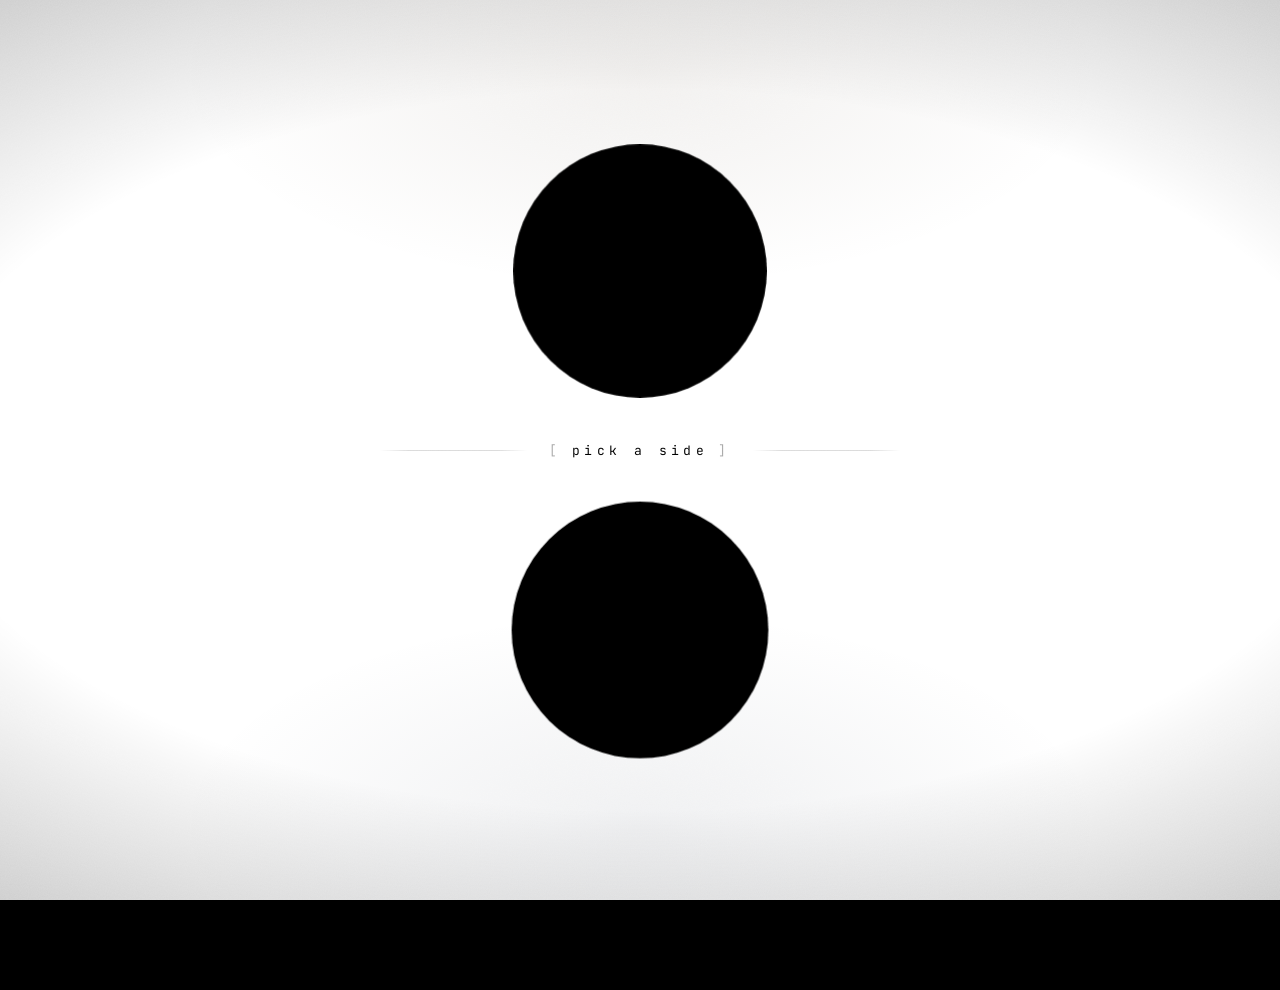
==== commit b9aa87d5: "fix mobile copy and centering Co-Authored-By: Claude Sonnet 4.6 <noreply@anthropic.com>" ====
--- a/index.html
+++ b/index.html
@@ -289,6 +289,14 @@
     #axisWord{display:none}
     .mobile-only{display:inline}
     .portal-wrap{pointer-events:none !important}
+    /* Full-width axis so the text lands at true viewport center between the dots. */
+    .axis{width:100% !important}
+    /* "made for desktop" must stay on a single line at every mobile width.
+       letter-spacing scales down on narrow screens before wrapping could ever happen. */
+    .axis .center .word.mobile-only{
+      white-space:nowrap;
+      letter-spacing:clamp(0.18em, 0.6vw, 0.34em);
+    }
   }
 
 
@@ -339,7 +347,7 @@
       <span class="line"></span>
       <div class="center" id="axisCenter">
         <span class="word" id="axisWord">pick a side</span>
-        <span class="word mobile-only">this is a desktop experience</span>
+        <span class="word mobile-only">made for desktop</span>
       </div>
       <span class="line"></span>
     </div>
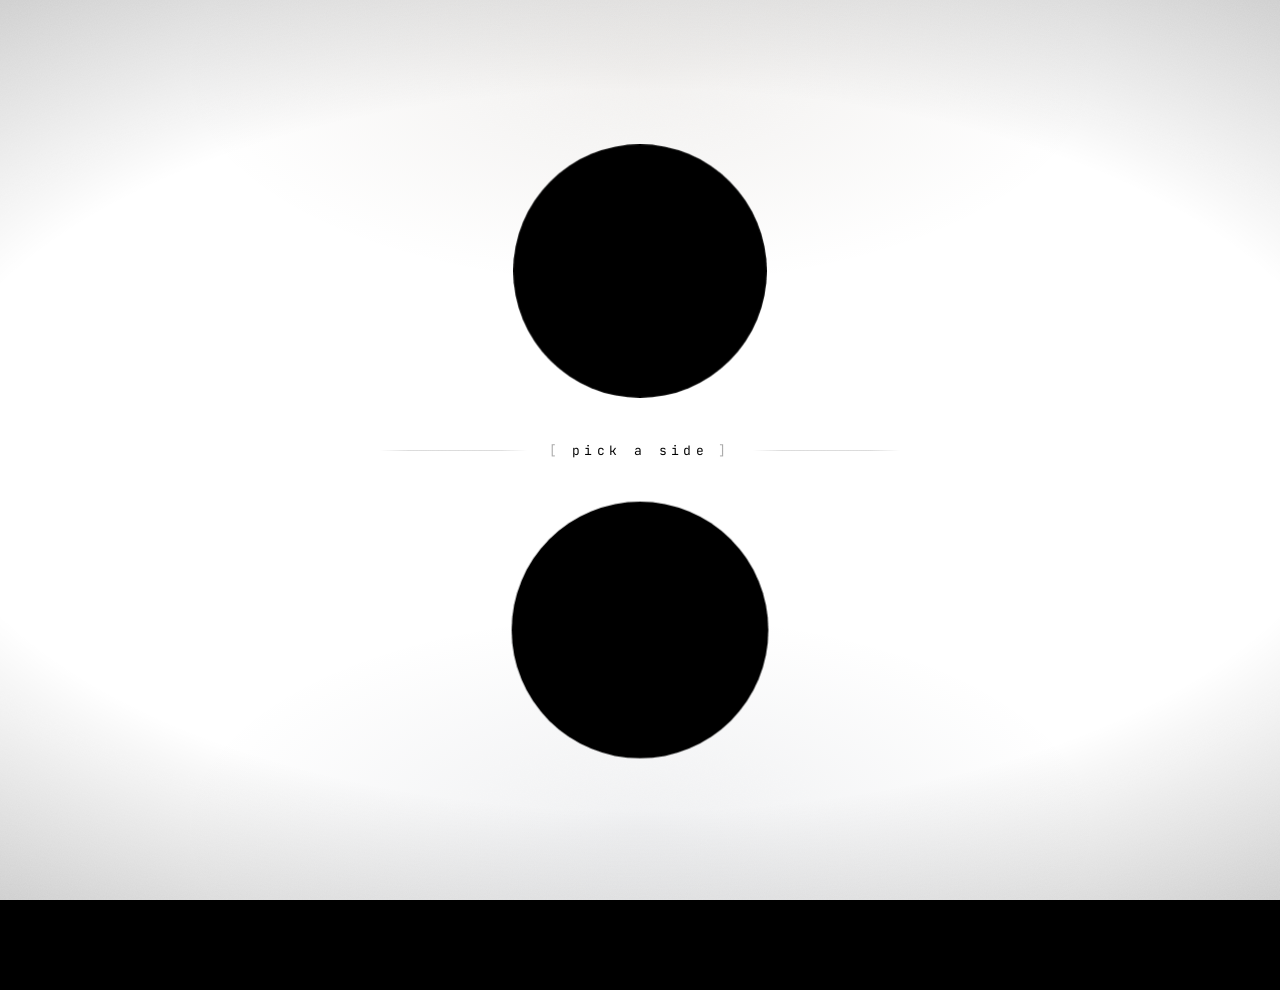
==== commit 737dee1a: "mobile: hide axis lines, bump breathing 20% Co-Authored-By: Claude Sonnet 4.6 <noreply@anthropic.com" ====
--- a/index.html
+++ b/index.html
@@ -291,6 +291,8 @@
     .portal-wrap{pointer-events:none !important}
     /* Full-width axis so the text lands at true viewport center between the dots. */
     .axis{width:100% !important}
+    /* Hide the decorative flanking lines on mobile — text with brackets stands alone. */
+    .axis .line{display:none}
     /* "made for desktop" must stay on a single line at every mobile width.
        letter-spacing scales down on narrow screens before wrapping could ever happen. */
     .axis .center .word.mobile-only{
@@ -586,7 +588,9 @@
   return 0;
 }
 function breathe(){
-  const amt = TWEAKS.breath/100 * 0.02; // 2% ceiling
+  // Mobile dots breathe with 20% more presence. Re-check every tick so rotation/resize takes effect.
+  const isMobile = window.matchMedia('(max-width: 768px)').matches;
+  const amt = TWEAKS.breath/100 * (isMobile ? 0.024 : 0.02); // 2.4% on mobile, 2% on desktop
   const ts = (performance.now() - t0) / 1000;
   const s1 = 1 + amt * breathCurve(((ts      ) / 5.8) % 1);
   const s2 = 1 + amt * breathCurve(((ts + 1.3) / 4.3) % 1);
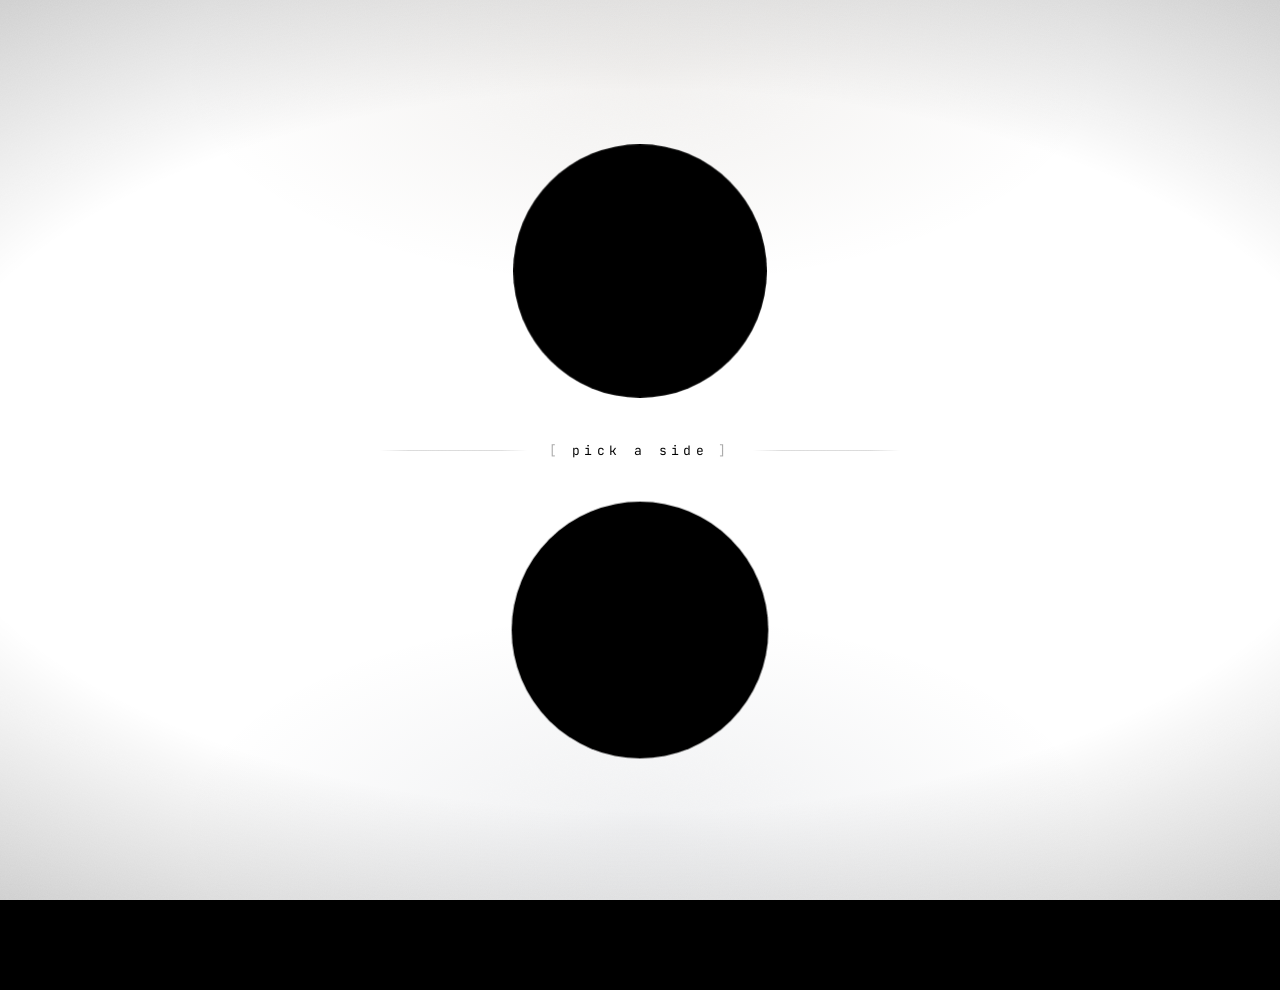
==== commit 4065e01e: "auto-exit on song end Co-Authored-By: Claude Sonnet 4.6 <noreply@anthropic.com>" ====
--- a/index.html
+++ b/index.html
@@ -440,15 +440,28 @@
 
   slowEl = document.createElement('audio');
   slowEl.src = slowUrl;
-  slowEl.loop = true; slowEl.preload = 'auto';
+  slowEl.loop = false; slowEl.preload = 'auto';
   slowEl.setAttribute('playsinline',''); slowEl.setAttribute('webkit-playsinline','');
   slowEl.playsInline = true;
   passEl = document.createElement('audio');
   passEl.src = passUrl;
-  passEl.loop = true; passEl.preload = 'auto';
+  passEl.loop = false; passEl.preload = 'auto';
   passEl.setAttribute('playsinline',''); passEl.setAttribute('webkit-playsinline','');
   passEl.playsInline = true;
   document.body.appendChild(slowEl); document.body.appendChild(passEl);
+
+  // Auto-exit when a song finishes naturally. 800ms of silence lets the last note's
+  // echo breathe — line is still audio-reactive so it flattens on its own — then
+  // the standard exit() runs. Double-check `active` at fire time so a manual back-click
+  // during the 800ms window doesn't double-trigger.
+  slowEl.addEventListener('ended', () => {
+    if (active !== 'slow') return;
+    setTimeout(() => { if (active === 'slow') exit(); }, 800);
+  });
+  passEl.addEventListener('ended', () => {
+    if (active !== 'pass') return;
+    setTimeout(() => { if (active === 'pass') exit(); }, 800);
+  });
 })();
 
 /* Unlock audio on FIRST user interaction — iOS/Safari requires this */
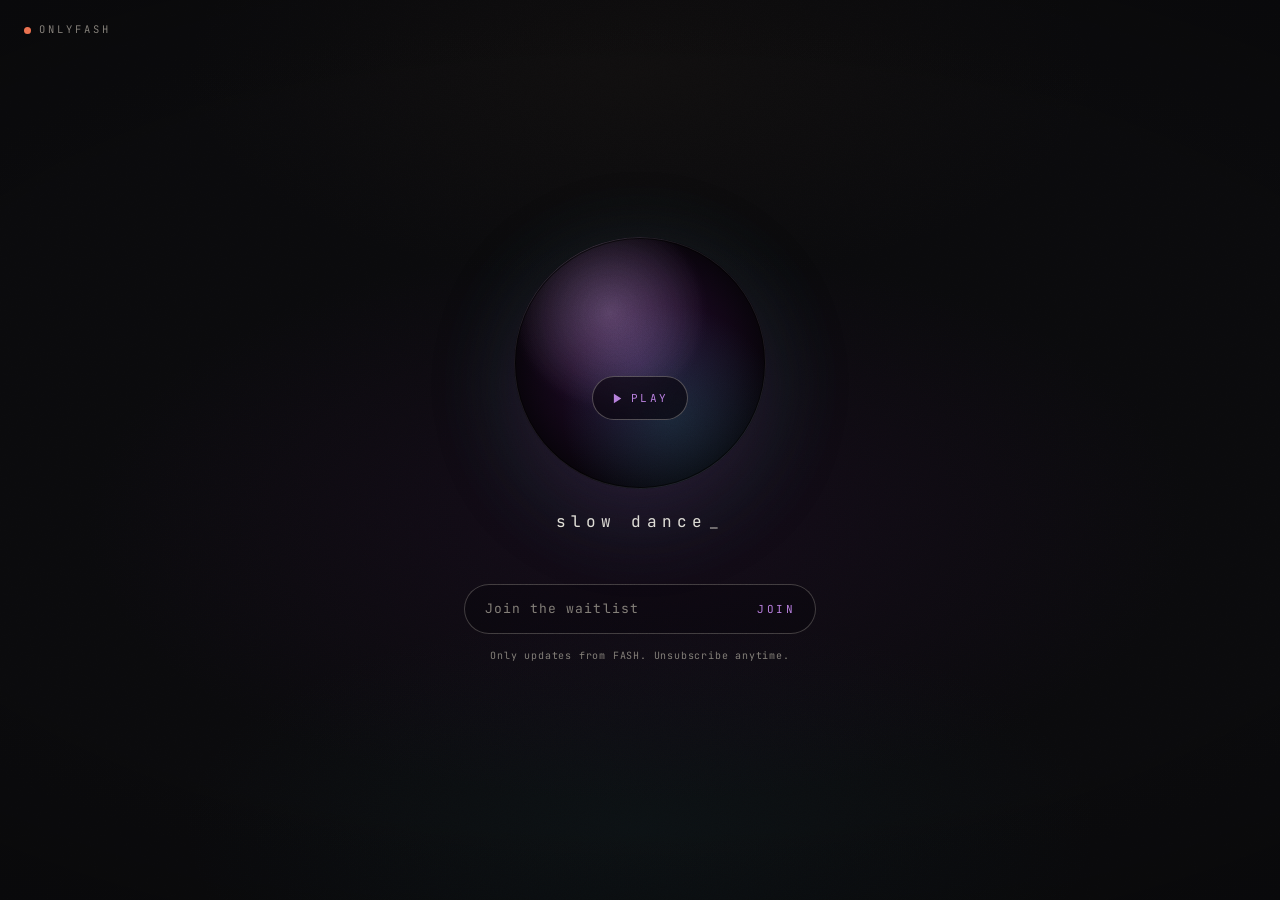
==== commit 11bbc78d: "Replace the homepage with the SLOW DANCE landing. Keep the pick-a-side page at /garden.html, play th" ====
--- a/index.html
+++ b/index.html
@@ -3,7 +3,10 @@
 <head>
 <meta charset="utf-8" />
 <title>onlyfash</title>
-<meta name="viewport" content="width=device-width, initial-scale=1" />
+<meta name="viewport" content="width=device-width, initial-scale=1, viewport-fit=cover" />
+<meta name="color-scheme" content="dark" />
+<meta name="theme-color" content="#0a0a0c" />
+<meta name="description" content="SLOW DANCE — join the waitlist." />
 <link rel="preconnect" href="https://fonts.googleapis.com" />
 <link rel="preconnect" href="https://fonts.gstatic.com" crossorigin />
 <link href="https://fonts.googleapis.com/css2?family=JetBrains+Mono:wght@300;400;500&display=swap" rel="stylesheet" />
@@ -19,26 +22,36 @@
     --slow-b:#070309;
     --slow-hi:#b078d8;
     --slow-teal:#1a4a52;
-    --pass-a:#cfd6de;
-    --pass-b:#6a7581;
-    --pass-ink:#0e1216;
-    --pass-hi:#e8f0f8;
   }
   *{box-sizing:border-box}
-  html,body{margin:0;height:100%;background:#000;color:var(--ink);font-family:var(--mono);overscroll-behavior:none}
-  body{overflow:hidden}
-
-  /* ========= stage ========= */
-  .stage{position:fixed;inset:0;background:var(--paper);overflow:hidden}
+  html,body{
+    margin:0;min-height:100%;
+    background:#000;color:var(--ink);
+    font-family:var(--mono);
+    -webkit-font-smoothing:antialiased;
+    overscroll-behavior:none;
+  }
+  body{min-height:100vh;min-height:100dvh;overflow-x:hidden}
+
+  .stage{
+    position:relative;min-height:100vh;min-height:100dvh;
+    background:var(--paper);
+    display:flex;flex-direction:column;align-items:center;justify-content:center;
+    overflow:hidden;
+    padding:
+      max(72px, calc(env(safe-area-inset-top, 0px) + 56px))
+      max(24px, env(safe-area-inset-right, 0px))
+      max(72px, calc(env(safe-area-inset-bottom, 0px) + 56px))
+      max(24px, env(safe-area-inset-left, 0px));
+  }
   .stage::before{
-    /* warm vignette */
     content:"";position:absolute;inset:0;pointer-events:none;z-index:2;
     background:
       radial-gradient(140% 100% at 50% 50%, transparent 40%, rgba(0,0,0,.55) 100%),
       radial-gradient(60% 40% at 50% 8%, rgba(80,60,40,.08), transparent 60%),
-      radial-gradient(60% 40% at 50% 92%, rgba(50,60,80,.08), transparent 60%);
-  }
-  /* paper/film grain (animated) */
+      radial-gradient(70% 50% at 50% 58%, rgba(42,14,54,.28), transparent 62%),
+      radial-gradient(60% 40% at 50% 92%, rgba(26,74,82,.10), transparent 60%);
+  }
   .grain{
     position:absolute;inset:-10%;z-index:30;pointer-events:none;mix-blend-mode:overlay;opacity:.25;
     background-image:url("data:image/svg+xml;utf8,<svg xmlns='http://www.w3.org/2000/svg' width='220' height='220'><filter id='n'><feTurbulence type='fractalNoise' baseFrequency='0.9' numOctaves='2' stitchTiles='stitch'/><feColorMatrix values='0 0 0 0 0.9 0 0 0 0 0.9 0 0 0 0 0.9 0 0 0 0.7 0'/></filter><rect width='100%25' height='100%25' filter='url(%23n)'/></svg>");
@@ -55,1294 +68,469 @@
     100%{transform:translate(0,0)}
   }
 
-  /* ========= chrome ========= */
-  .chrome{position:absolute;inset:0;z-index:20;pointer-events:none;font-size:10.5px;letter-spacing:.28em;text-transform:uppercase;color:var(--dim)}
-  .chrome > *{position:absolute}
-  .chr-tl{top:22px;left:24px}
-  .chr-tr{top:22px;right:24px;text-align:right}
-  .chr-bl{bottom:22px;left:24px}
-  .chr-br{bottom:22px;right:24px;text-align:right}
-  .blink{display:inline-block;width:7px;height:7px;background:var(--hot);border-radius:50%;vertical-align:middle;margin-right:8px;animation:pulseDot 2.2s infinite}
+  .chrome{
+    position:absolute;inset:0;z-index:20;pointer-events:none;
+    font-size:10.5px;letter-spacing:.28em;text-transform:uppercase;color:var(--dim);
+  }
+  .chr-tl{position:absolute;top:22px;left:24px}
+  .blink{
+    display:inline-block;width:7px;height:7px;background:var(--hot);border-radius:50%;
+    vertical-align:middle;margin-right:8px;animation:pulseDot 2.2s infinite;
+  }
   @keyframes pulseDot{0%,100%{opacity:.35}50%{opacity:1}}
 
-  /* ========= selector ========= */
-  .selector{position:absolute;inset:0;z-index:10;display:flex;flex-direction:column;align-items:center;justify-content:center;gap:clamp(28px,5vh,60px);transition:none}
-  .selector.gone{opacity:0;pointer-events:none}
-
-  .portal-wrap{position:relative;cursor:pointer;isolation:isolate}
+  .stack{
+    position:relative;z-index:10;
+    width:min(100%, 22rem);
+    display:flex;flex-direction:column;align-items:center;
+    gap:clamp(28px, 6vh, 52px);
+    text-align:center;
+  }
+
+  .portal-wrap{position:relative;isolation:isolate}
+  .halo{
+    position:absolute;inset:-22%;border-radius:50%;pointer-events:none;
+    background:radial-gradient(circle, rgba(176,120,216,.35), rgba(26,74,82,.12) 55%, transparent 70%);
+    filter:blur(22px);opacity:.7;
+    transition:opacity .6s ease;
+  }
+  .stage.is-playing .halo{opacity:1}
   .portal{
-    position:relative;width:clamp(200px, 28vmin, 340px);aspect-ratio:1;border-radius:50%;
-    display:flex;align-items:center;justify-content:center;
-    transition: transform .9s cubic-bezier(.2,.7,.2,1), filter .45s ease, opacity .45s ease;
-    will-change:transform, filter;
-  }
-  .portal .surface{
-    position:absolute;inset:0;border-radius:50%;overflow:hidden;
-  }
-  .portal .edge{
-    position:absolute;inset:0;border-radius:50%;border:1px solid rgba(255,255,255,.08);pointer-events:none;
-    box-shadow:
-      0 0 0 1px rgba(0,0,0,.6) inset,
-      0 0 60px rgba(0,0,0,.6);
-  }
-  .portal .halo{
-    position:absolute;inset:-22%;border-radius:50%;pointer-events:none;
-    filter:blur(22px);opacity:0;transition:opacity .6s ease;
-  }
-  .portal-wrap:hover .halo{opacity:.9}
-  .portal-wrap .lens{
-    /* inner lens highlight */
+    position:relative;
+    width:clamp(200px, 58vw, 300px);
+    aspect-ratio:1;border-radius:50%;
+    overflow:hidden;
+    cursor:pointer;
+  }
+  .surface{
+    position:absolute;inset:0;border-radius:50%;
+    background:
+      radial-gradient(circle at 38% 30%, rgba(176,120,216,.22), transparent 42%),
+      radial-gradient(circle at 62% 70%, rgba(26,74,82,.45), transparent 46%),
+      radial-gradient(circle at 50% 50%, var(--slow-a), var(--slow-b) 72%);
+    animation:breath 5.6s ease-in-out infinite;
+  }
+  .lens{
     position:absolute;inset:0;border-radius:50%;pointer-events:none;
     background:radial-gradient(circle at 38% 30%, rgba(255,255,255,.18), transparent 40%);
     mix-blend-mode:screen;opacity:.7;
   }
-  .portal canvas{position:absolute;inset:0;width:100%;height:100%;border-radius:50%;display:block}
-
-  /* portal label */
+  .edge{
+    position:absolute;inset:0;border-radius:50%;pointer-events:none;
+    border:1px solid rgba(255,255,255,.08);
+    box-shadow:0 0 0 1px rgba(0,0,0,.6) inset, 0 0 60px rgba(0,0,0,.6);
+  }
+  @keyframes breath{
+    0%,100%{transform:scale(1);filter:saturate(1)}
+    50%{transform:scale(1.035);filter:saturate(1.15)}
+  }
   .label{
-    position:absolute;left:50%;top:50%;transform:translate(-50%,-50%);
-    text-align:center;pointer-events:none;
-    font-family:var(--mono);font-weight:400;
-    mix-blend-mode:screen;
-    transition:opacity .4s ease, letter-spacing .6s ease;
-  }
-  .label .name{display:block;font-size:clamp(13px,1.4vw,16px);letter-spacing:.22em;text-transform:lowercase;font-weight:400}
-  .label .name .caret{display:inline-block;margin-left:2px;opacity:.65;animation:caret 1s steps(1) infinite}
-  .label .rt{display:block;font-size:9px;letter-spacing:.42em;opacity:.35;margin-top:10px;text-transform:uppercase}
-  .portal-wrap:hover .label .rt{opacity:.85}
-  .portal-wrap:hover .label .name{letter-spacing:.32em}
+    margin-top:22px;
+    font-weight:400;
+    white-space:nowrap;
+  }
+  .label .name{
+    display:block;
+    font-size:clamp(13px, 3.6vw, 16px);
+    letter-spacing:.28em;
+    text-transform:lowercase;
+    color:var(--ink);
+  }
+  .label .name .caret{
+    display:inline-block;margin-left:2px;opacity:.65;
+    animation:caret 1s steps(1) infinite;
+  }
   @keyframes caret{0%,49%{opacity:.65}50%,100%{opacity:0}}
 
-  /* ========= axis / crosshair ========= */
-  .axis{
-    position:relative;width:min(520px, 72vw);display:flex;align-items:center;justify-content:center;
-    color:var(--dim);user-select:none;gap:18px;
-  }
-  .axis .line{flex:1;height:1px;background:linear-gradient(to right, transparent, var(--faint) 20%, var(--faint) 80%, transparent)}
-  .axis .center{
-    position:relative;display:flex;align-items:center;justify-content:center;
-  }
-  .axis .center .word{
-    font-family:var(--mono);font-size:clamp(11px,1.1vw,13px);letter-spacing:.34em;text-transform:lowercase;color:var(--ink);
-    padding:0 4px;
+  /* Soundtrack control, centered on the orb so the title and form stay put. */
+  .listen{
+    position:absolute;left:50%;top:64%;transform:translate(-50%,-50%);z-index:3;
+    display:inline-flex;align-items:center;justify-content:center;gap:8px;
+    min-height:44px;min-width:96px;padding:0 16px 0 14px;
+    border-radius:980px;
+    border:1px solid rgba(235,231,220,.28);
+    background:rgba(7,3,9,.62);
+    -webkit-backdrop-filter:blur(10px);backdrop-filter:blur(10px);
+    color:var(--slow-hi);
+    font:inherit;font-size:11px;font-weight:400;
+    letter-spacing:.22em;text-transform:uppercase;
+    cursor:pointer;
+    -webkit-tap-highlight-color:transparent;
+    touch-action:manipulation;
+  }
+  .listen:hover{color:var(--ink);border-color:rgba(176,120,216,.75)}
+  .listen:focus{outline:none}
+  .listen:focus-visible{
+    color:var(--ink);
+    border-color:rgba(176,120,216,.85);
+    box-shadow:0 0 0 1px rgba(176,120,216,.35);
+  }
+  .listen[aria-pressed="true"]{
+    color:var(--ink);
+    border-color:rgba(176,120,216,.7);
+  }
+  .listen-mark{display:inline-flex;width:11px;height:11px;align-items:center;justify-content:center;flex:0 0 auto}
+  .listen-mark svg{display:block}
+  .listen-word{margin-right:-0.22em}
+  .listen .icon-pause{display:none}
+  .listen[aria-pressed="true"] .icon-play{display:none}
+  .listen[aria-pressed="true"] .icon-pause{display:block}
+  .track{
+    position:absolute;width:1px;height:1px;padding:0;margin:-1px;
+    overflow:hidden;clip:rect(0,0,0,0);white-space:nowrap;border:0;
+  }
+
+  .cta-block{width:100%}
+  form{margin:0;width:100%;position:relative}
+  .field{
     position:relative;
-  }
-  .axis .center .word::before{
-    content:"[";margin-right:10px;color:var(--dim);
-  }
-  .axis .center .word::after{
-    content:"]";margin-left:10px;color:var(--dim);
-  }
-
-  /* hover state is JS-driven (animateHomeTo) — no data-hover attribute is set anymore */
-
-  /* ========= swallow transition ========= */
-  .selector.swallow .portal-wrap:not(.active) .portal{opacity:0;filter:blur(10px) brightness(.3);transform:scale(.85)}
-  .selector.swallow .portal-wrap:not(.active){transition:opacity .4s}
-  .selector.swallow .portal-wrap.active .portal{transform:scale(14);transition:transform 1.3s cubic-bezier(.7,0,.3,1), filter 1.3s}
-  .selector.swallow .axis{opacity:0;transition:opacity .25s}
-  .selector.swallow .chr-tr .cursor-label{opacity:0}
-
-  /* ========= WORLD ========= */
-  .world{position:absolute;inset:0;z-index:5;opacity:0;pointer-events:none;transition:opacity .9s ease}
-  .world.live{opacity:1;pointer-events:auto}
-  .world canvas{position:absolute;inset:0;width:100%;height:100%;display:block}
-
-  /* BACK button — clear, tappable */
-  .back-btn{
-    position:absolute;top:22px;left:22px;z-index:40;
-    display:inline-flex;align-items:center;gap:8px;
-    font-family:var(--mono);font-size:11px;letter-spacing:.32em;text-transform:uppercase;
-    color:#fff;background:rgba(0,0,0,.35);backdrop-filter:blur(10px);-webkit-backdrop-filter:blur(10px);
-    border:1px solid rgba(255,255,255,.22);border-radius:999px;
-    padding:10px 16px 10px 12px;cursor:pointer;
-    opacity:0;transform:translateX(-6px);
-    transition:opacity .6s ease .7s, transform .6s ease .7s, background .2s, border-color .2s;
-    -webkit-tap-highlight-color:transparent;
-  }
-  .back-btn svg{width:16px;height:16px;display:block}
-  .back-btn:hover{background:rgba(0,0,0,.55);border-color:rgba(255,255,255,.4)}
-  @media (max-width: 640px){
-    .back-btn{top:14px;left:14px;font-size:10.5px;padding:11px 16px 11px 12px}
-    .back-btn svg{width:17px;height:17px}
-  }
-
-  /* audio-gate (plays on first click anyway, but keep a quiet hint) */
-  .hint{
-    position:absolute;left:50%;bottom:58px;transform:translateX(-50%);z-index:15;
-    font-size:9.5px;letter-spacing:.36em;text-transform:uppercase;color:var(--dim);
-    opacity:0;animation:hint 6s ease 1.2s forwards;pointer-events:none;
-  }
-  @keyframes hint{0%{opacity:0}20%{opacity:.8}80%{opacity:.8}100%{opacity:0}}
-
-  /* cursor crosshair readout */
-  .cursor-label{display:flex;flex-direction:column;align-items:flex-end;gap:3px;transition:opacity .3s}
-
-  /* tweaks */
-  .tweaks-btn{
-    position:fixed;right:18px;bottom:18px;z-index:60;
-    background:rgba(0,0,0,.55);backdrop-filter:blur(8px);color:var(--ink);border:1px solid rgba(255,255,255,.15);
-    font-family:var(--mono);font-size:9.5px;letter-spacing:.24em;text-transform:uppercase;
-    padding:8px 12px;cursor:pointer;border-radius:999px;display:none;align-items:center;gap:8px;
-  }
-  .tweaks-btn.on{display:flex}
-  .tweaks-btn .sq{width:6px;height:6px;background:var(--hot);display:inline-block;border-radius:50%}
-  .tweaks-panel{
-    position:fixed;right:18px;bottom:18px;z-index:60;display:none;width:280px;
-    background:rgba(10,10,12,.82);backdrop-filter:blur(12px);color:var(--ink);
-    border:1px solid rgba(255,255,255,.12);border-radius:10px;padding:14px 16px;
-    font-family:var(--mono);font-size:10px;letter-spacing:.12em;text-transform:uppercase;
-  }
-  .tweaks-panel.open{display:block}
-  .tweaks-panel h5{margin:0 0 10px;font-size:10px;letter-spacing:.3em;display:flex;justify-content:space-between;align-items:center;color:var(--dim)}
-  .tweaks-panel h5 button{background:transparent;border:1px solid rgba(255,255,255,.2);color:var(--ink);font-family:var(--mono);font-size:9px;letter-spacing:.22em;padding:3px 8px;border-radius:999px;cursor:pointer}
-  .tw-row{display:flex;justify-content:space-between;align-items:center;gap:10px;margin:8px 0;color:var(--dim)}
-  .tw-row input[type=range]{accent-color:var(--hot);width:130px}
-  .tw-row .val{color:var(--ink);font-variant-numeric:tabular-nums}
-  .tw-row input[type=text]{background:transparent;border:none;border-bottom:1px solid rgba(255,255,255,.15);color:var(--ink);font-family:var(--mono);font-size:10px;letter-spacing:.22em;text-transform:uppercase;width:160px;outline:none}
-  .tw-tog{appearance:none;width:30px;height:16px;border-radius:999px;background:rgba(255,255,255,.1);border:1px solid rgba(255,255,255,.2);position:relative;cursor:pointer}
-  .tw-tog::after{content:"";position:absolute;top:1px;left:1px;width:12px;height:12px;border-radius:50%;background:var(--ink);transition:left .15s}
-  .tw-tog:checked{background:var(--hot)}
-  .tw-tog:checked::after{left:15px;background:#fff}
-
-  /* counting-in scanline on enter */
-  .scanline{position:absolute;inset:0;z-index:35;pointer-events:none;opacity:0}
-  .scanline::before{
-    content:"";position:absolute;left:-10%;right:-10%;top:0;height:2px;background:rgba(255,255,255,.45);box-shadow:0 0 30px rgba(255,255,255,.5);
-  }
-  .selector.swallow ~ .scanline{
-    opacity:1;animation:scan .9s cubic-bezier(.7,0,.3,1) .15s forwards;
-  }
-  @keyframes scan{
-    0%{opacity:0;transform:translateY(0)}
-    10%{opacity:1}
-    100%{opacity:0;transform:translateY(100vh)}
-  }
-
-  /* ========= MINIMAL SELECTOR OVERRIDE ========= */
-  body{background:#fff}
-  .stage{background:#fff}
-  .chrome{display:none}
-  .hint{display:none}
-  .axis{transition:none}
-  .axis .line{background:linear-gradient(to right, transparent, #000 20%, #000 80%, transparent);opacity:.15}
-  .axis .center .word{color:#000}
-  .axis .center .word::before,.axis .center .word::after{color:#000;opacity:.35}
-  .portal .halo,.portal .lens,.portal .edge,.portal canvas{display:none}
-  .portal-wrap .portal{background:#000;border-radius:50%;will-change:transform,opacity}
-  .portal-wrap{transition:none}
-  .portal-wrap .label{color:#000 !important;mix-blend-mode:normal;transition:opacity .3s ease}
-  .portal-wrap .label .name{color:#000}
-  .portal-wrap .label .rt{color:#000;opacity:.45}
-  .portal-wrap:hover .label .rt{opacity:.9}
-
-  /* HOVER is JS-driven — no CSS rules needed. Same for breathing (JS sets transform inline). */
-
-  /* SWALLOW: non-active dot and axis fade out; active dot stays in place.
-     Circular reveal is handled by clip-path on the world div (see JS). */
-  .selector.swallow .portal-wrap:not(.active){opacity:0;transition:opacity .3s ease}
-  .selector.swallow .axis{opacity:0;transition:opacity .25s ease}
-
-  /* WORLD wrapper reveals via clip-path animation (see JS); opacity switches immediately */
-  .world{background:#000;opacity:0;pointer-events:none;transition:none}
-  .world.live{opacity:1;pointer-events:auto;transition:none}
-
-  /* BACK button — JS controls opacity; CSS handles hover color only */
-  .back-btn{
-    position:absolute;top:22px;left:22px;z-index:60;
-    display:inline-flex;align-items:center;gap:8px;
-    font-family:var(--mono);font-size:11px;letter-spacing:.32em;text-transform:uppercase;
-    color:#fff;background:transparent;border:1px solid rgba(255,255,255,.35);border-radius:999px;
-    padding:10px 14px;cursor:pointer;
-    opacity:0;pointer-events:none;
-    transition:border-color 400ms ease, background 400ms ease;
-    -webkit-tap-highlight-color:transparent;
-    transform:none !important;
-  }
-  .back-btn:hover{background:rgba(255,255,255,.08);border-color:#fff}
-  .back-btn.interactive{pointer-events:auto}
-  @media (max-width:640px){
-    .back-btn{top:14px;left:14px;font-size:10.5px;padding:11px 14px}
-  }
-
-  /* scanline off */
-  .scanline{display:none !important}
-
-  /* mobile: ensure dots are tap-sized */
-  @media (max-width:640px){
-    .portal{width:clamp(160px, 38vmin, 220px) !important}
-  }
-
-  /* Labels outside the dots */
-  .portal-wrap{display:flex;flex-direction:column;align-items:center;gap:14px}
-  .portal-wrap.slow{flex-direction:column-reverse}
-  .portal-wrap .label{position:static;transform:none;text-align:center;pointer-events:none}
-  .portal-wrap .label .name{font-size:clamp(12px,1.3vw,14px);letter-spacing:.28em}
-  .portal-wrap .label .rt{margin-top:6px;font-size:8.5px;letter-spacing:.42em}
-
-  /* Hide tweaks UI entirely */
-  .tweaks-btn,.tweaks-panel{display:none !important}
-
-  /* mobile-only message / desktop-lock */
-  .mobile-only{display:none}
-  @media (max-width:768px){
-    #axisWord{display:none}
-    .mobile-only{display:inline}
-    .portal-wrap{pointer-events:none !important}
-    /* Full-width axis so the text lands at true viewport center between the dots. */
-    .axis{width:100% !important}
-    /* Hide the decorative flanking lines on mobile — text with brackets stands alone. */
-    .axis .line{display:none}
-    /* "made for desktop" must stay on a single line at every mobile width.
-       letter-spacing scales down on narrow screens before wrapping could ever happen. */
-    .axis .center .word.mobile-only{
-      white-space:nowrap;
-      letter-spacing:clamp(0.18em, 0.6vw, 0.34em);
+    display:flex;align-items:center;
+    border:1px solid rgba(235,231,220,.22);
+    border-radius:980px;
+    overflow:hidden;
+    background:rgba(7,3,9,.35);
+  }
+  .field:focus-within{
+    border-color:rgba(176,120,216,.7);
+    box-shadow:0 0 0 1px rgba(176,120,216,.25);
+  }
+  label.sr, .hp{
+    position:absolute;width:1px;height:1px;padding:0;margin:-1px;
+    overflow:hidden;clip:rect(0,0,0,0);white-space:nowrap;border:0;
+  }
+  input.cta{
+    appearance:none;-webkit-appearance:none;
+    flex:1;width:100%;min-width:0;
+    margin:0;border:0;background:transparent;
+    color:var(--ink);
+    font:inherit;font-size:16px;font-weight:400;
+    letter-spacing:.04em;
+    line-height:1.2;
+    padding:12px 8px 12px 20px;
+    min-height:48px;
+    caret-color:var(--slow-hi);
+    outline:none;
+    text-align:left;
+  }
+  input.cta::placeholder{color:var(--dim);opacity:1;letter-spacing:.08em}
+  button.go{
+    appearance:none;-webkit-appearance:none;
+    flex:0 0 auto;
+    margin:4px 4px 4px 0;
+    border:0;border-radius:980px;
+    background:transparent;
+    color:var(--ink);
+    font:inherit;font-size:11px;font-weight:400;
+    letter-spacing:.22em;text-transform:uppercase;
+    min-height:40px;padding:0 16px;
+    cursor:pointer;
+    color:var(--slow-hi);
+  }
+  button.go:hover{color:var(--ink)}
+  button.go:disabled{opacity:.4;cursor:default}
+  .consent{
+    margin:14px 0 0;
+    font-size:10px;letter-spacing:.08em;line-height:1.5;
+    color:var(--dim);
+  }
+  .err{
+    margin:12px 0 0;
+    font-size:11px;letter-spacing:.06em;line-height:1.5;
+    color:var(--hot);
+  }
+  .err[hidden], .done[hidden], form[hidden]{display:none !important}
+  .done{
+    margin:0;
+    font-size:clamp(16px, 4vw, 20px);
+    letter-spacing:.18em;
+    text-transform:lowercase;
+    color:var(--ink);
+    min-height:48px;
+    display:flex;align-items:center;justify-content:center;
+  }
+  .fallback{
+    color:inherit;
+    text-decoration:underline;
+    text-underline-offset:3px;
+  }
+
+  @media (max-width:360px){
+    .stage{
+      padding-left:max(16px, env(safe-area-inset-left, 0px));
+      padding-right:max(16px, env(safe-area-inset-right, 0px));
     }
-  }
-
-
-  /* Labels outside dots via absolute positioning */
-  .portal-wrap{display:block}
-  .portal-wrap.slow{flex-direction:initial}
-  .portal-wrap .portal{position:relative}
-  .portal-wrap .label{
-    position:absolute;left:50%;transform:translateX(-50%);
-    text-align:center;pointer-events:none;
-    color:#000 !important;mix-blend-mode:normal;
-    white-space:nowrap;
-  }
-  .portal-wrap.slow .label{top:calc(100% + 22px)}
-  .portal-wrap.pass .label{bottom:calc(100% + 22px)}
-  .portal-wrap .label .name{display:block;font-size:clamp(12px,1.3vw,14px);letter-spacing:.28em;color:#000}
-  .portal-wrap .label .rt{display:block;margin-top:6px;font-size:8.5px;letter-spacing:.42em;color:#000;opacity:.45}
-  .portal-wrap:hover .label .rt{opacity:.9}
-
-
-  /* Clear inherited top on pass label so bottom positions correctly */
-  .portal-wrap.pass .label{top:auto !important;transform:translateX(-50%) !important}
-  .portal-wrap.slow .label{bottom:auto !important;transform:translateX(-50%) !important}
-
+    input.cta{padding-left:14px;letter-spacing:.02em}
+    button.go{padding:0 12px}
+    .consent{letter-spacing:.02em}
+  }
+
+  @media (min-width:768px){
+    .portal{width:clamp(220px, 28vmin, 320px)}
+    input.cta{font-size:13px;letter-spacing:.08em}
+    .label .name{letter-spacing:.32em}
+  }
+
+  @media (prefers-reduced-motion:reduce){
+    .grain, .surface, .blink, .caret, .halo{animation:none;transition:none}
+  }
 </style>
 </head>
 <body>
-
-<div class="stage" id="stage">
-
-  <!-- SELECTOR -->
-  <div class="selector" id="selector">
-
-    <!-- SLOW DANCE portal (top) -->
-    <div class="portal-wrap slow" data-song="slow" id="wrapSlow">
-      <div class="portal">
-        <div class="halo" id="haloSlow"></div>
-        <div class="surface">
-          <canvas id="cvsSlow" width="720" height="720"></canvas>
+  <div class="stage">
+    <div class="grain" aria-hidden="true"></div>
+    <div class="chrome">
+      <div class="chr-tl"><span class="blink" aria-hidden="true"></span>onlyfash</div>
+    </div>
+
+    <div class="stack">
+      <div class="portal-wrap">
+        <div class="halo" aria-hidden="true"></div>
+        <div class="portal" id="portal">
+          <div class="surface"></div>
+          <div class="lens"></div>
+          <div class="edge"></div>
+          <button class="listen" id="listen" type="button" aria-pressed="false" aria-label="Play Slow Dance">
+            <span class="listen-mark" aria-hidden="true">
+              <svg class="icon-play" viewBox="0 0 10 12" width="9" height="11" focusable="false"><path d="M1 .6 9.2 6 1 11.4Z" fill="currentColor"/></svg>
+              <svg class="icon-pause" viewBox="0 0 10 12" width="9" height="11" focusable="false"><path d="M.8.8h2.6v10.4H.8zM6.6.8h2.6v10.4H6.6z" fill="currentColor"/></svg>
+            </span>
+            <span class="listen-word">play</span>
+          </button>
         </div>
-        <div class="lens"></div>
-        <div class="edge"></div>
+        <div class="label">
+          <span class="name">slow dance<span class="caret" aria-hidden="true">_</span></span>
+        </div>
       </div>
-    </div>
-
-    <!-- AXIS -->
-    <div class="axis" id="axis" aria-hidden="true">
-      <span class="line"></span>
-      <div class="center" id="axisCenter">
-        <span class="word" id="axisWord">pick a side</span>
-        <span class="word mobile-only">made for desktop</span>
-      </div>
-      <span class="line"></span>
-    </div>
-
-    <!-- PASSENGER SIDE portal (bottom) -->
-    <div class="portal-wrap pass" data-song="pass" id="wrapPass">
-      <div class="portal">
-        <div class="halo" id="haloPass"></div>
-        <div class="surface">
-          <canvas id="cvsPass" width="720" height="720"></canvas>
-        </div>
-        <div class="lens"></div>
-        <div class="edge"></div>
+
+      <div class="cta-block">
+        <form id="waitform" novalidate>
+          <label class="sr" for="email">Email for the waitlist</label>
+          <div class="field">
+            <input class="cta" id="email" name="email" type="email" inputmode="email" autocomplete="email" enterkeyhint="go" autocapitalize="none" spellcheck="false" placeholder="Join the waitlist" required />
+            <input class="hp" id="hp" name="company" type="text" tabindex="-1" autocomplete="off" aria-hidden="true" />
+            <button class="go" id="go" type="submit" aria-label="Join the waitlist">join</button>
+          </div>
+          <p class="consent" id="consent">Only updates from FASH. Unsubscribe anytime.</p>
+          <p class="err" id="err" hidden></p>
+        </form>
+        <p class="done" id="done" hidden>See you soon.</p>
       </div>
     </div>
   </div>
 
-  <!-- chrome -->
-  <div class="chrome"></div>
-
-  <!-- WORLD layers -->
-  <div class="world slow" id="worldSlow">
-    <canvas id="worldSlowCvs"></canvas>
-    <button class="back-btn" data-close aria-label="back">
-      <svg viewBox="0 0 24 24" fill="none" stroke="currentColor" stroke-width="1.5" stroke-linecap="round" stroke-linejoin="round"><path d="M15 18l-6-6 6-6"/></svg>
-      <span>back</span>
-    </button>
-  </div>
-  <div class="world pass" id="worldPass">
-    <canvas id="worldPassCvs"></canvas>
-    <button class="back-btn" data-close aria-label="back">
-      <svg viewBox="0 0 24 24" fill="none" stroke="currentColor" stroke-width="1.5" stroke-linecap="round" stroke-linejoin="round"><path d="M15 18l-6-6 6-6"/></svg>
-      <span>back</span>
-    </button>
-  </div>
-
-  <!-- scanline accent on commit -->
-  <div class="scanline" id="scanline"></div>
-</div>
-
-<!-- tweaks -->
-<button class="tweaks-btn on" id="tweaksBtn"><span class="sq"></span>tweaks</button>
-<div class="tweaks-panel" id="tweaksPanel">
-  <h5>TWEAKS <button id="tweaksClose">close</button></h5>
-  <div class="tw-row"><span>grain</span><input type="range" min="0" max="100" value="45" id="tGrain"/><span class="val" id="vGrain">45</span></div>
-  <div class="tw-row"><span>breath</span><input type="range" min="0" max="100" value="55" id="tBreath"/><span class="val" id="vBreath">55</span></div>
-  <div class="tw-row"><span>bloom</span><input type="range" min="0" max="100" value="60" id="tBloom"/><span class="val" id="vBloom">60</span></div>
-  <div class="tw-row"><span>audio</span><input type="checkbox" class="tw-tog" id="tAudio" checked/></div>
-  <div class="tw-row"><span>axis copy</span><input type="text" id="tAxis" value="pick a side"/></div>
-</div>
-
-<script>
-/* =====================================================================
- *  onlyfash — hi-fi selector (Direction A)
- *  Two circular portals, filmic grain, breathing, audio-reactive worlds.
- *  Audio is synthesized via WebAudio so there's no asset dependency.
- * =====================================================================*/
-
-/* ---------- state & refs ---------- */
-const TWEAKS = /*EDITMODE-BEGIN*/{
-  "grain": 100,
-  "breath": 100,
-  "bloom": 100,
-  "audio": true,
-  "axisCopy": "pick a side"
-}/*EDITMODE-END*/;
-
-const sel = document.getElementById('selector');
-const wrapSlow = document.getElementById('wrapSlow');
-const wrapPass = document.getElementById('wrapPass');
-const haloSlow = document.getElementById('haloSlow');
-const haloPass = document.getElementById('haloPass');
-const worldSlow = document.getElementById('worldSlow');
-const worldPass = document.getElementById('worldPass');
-const axisCenter = document.getElementById('axisCenter');
-const axisWord = axisCenter.querySelector('.word');
-
-let active = null; // 'slow' | 'pass' | null
-let dotCenter = { x: 0, y: 0 };
-let audioCtx = null, master = null, analyser = null, freqData = null, timeData = null;
-let slowEl = null, passEl = null, slowSrc = null, passSrc = null;
-let slowGain = null, passGain = null;
-
-/* inject hidden <audio> elements */
-(function(){
-  const slowUrl = 'audio/Fash - Slow Dance.mp3';
-  const passUrl = 'audio/Fash - Passenger Side.mp3';
-
-  slowEl = document.createElement('audio');
-  slowEl.src = slowUrl;
-  slowEl.loop = false; slowEl.preload = 'auto';
-  slowEl.setAttribute('playsinline',''); slowEl.setAttribute('webkit-playsinline','');
-  slowEl.playsInline = true;
-  passEl = document.createElement('audio');
-  passEl.src = passUrl;
-  passEl.loop = false; passEl.preload = 'auto';
-  passEl.setAttribute('playsinline',''); passEl.setAttribute('webkit-playsinline','');
-  passEl.playsInline = true;
-  document.body.appendChild(slowEl); document.body.appendChild(passEl);
-
-  // Auto-exit when a song finishes naturally. 800ms of silence lets the last note's
-  // echo breathe — line is still audio-reactive so it flattens on its own — then
-  // the standard exit() runs. Double-check `active` at fire time so a manual back-click
-  // during the 800ms window doesn't double-trigger.
-  slowEl.addEventListener('ended', () => {
-    if (active !== 'slow') return;
-    setTimeout(() => { if (active === 'slow') exit(); }, 800);
-  });
-  passEl.addEventListener('ended', () => {
-    if (active !== 'pass') return;
-    setTimeout(() => { if (active === 'pass') exit(); }, 800);
-  });
-})();
-
-/* Unlock audio on FIRST user interaction — iOS/Safari requires this */
-let audioUnlocked = false;
-function unlockAudio(){
-  if (audioUnlocked) return;
-  audioUnlocked = true;
-  [slowEl, passEl].forEach(el => {
-    try {
-      el.muted = true;
-      const p = el.play();
-      if (p && p.then) {
-        p.then(() => { try{ el.pause(); el.currentTime = 0; }catch(e){} el.muted = false; })
-         .catch(() => { el.muted = false; });
-      } else {
-        try{ el.pause(); el.currentTime = 0; }catch(e){}
-        el.muted = false;
-      }
-    } catch(e){}
-  });
-  // also resume audio context on gesture
-  if (audioCtx && audioCtx.state === 'suspended') { try { audioCtx.resume(); } catch(e){} }
-}
-['pointerdown','touchstart','mousedown','keydown'].forEach(ev => {
-  window.addEventListener(ev, unlockAudio, { passive: true });
-});
-
-/* ---------- portal canvases (oil slick / graphite) ---------- */
-function makePortalRenderer(canvas, kind){
-  const ctx = canvas.getContext('2d');
-  const W = canvas.width, H = canvas.height, R = W/2;
-  let t = 0;
-  function draw(){
-    t += 1/60;
-    // base wash
-    if (kind === 'slow'){
-      const g = ctx.createRadialGradient(R*.9, R*.75, R*.05, R, R, R);
-      g.addColorStop(0, '#4a1e5e');
-      g.addColorStop(.25, '#2a0e36');
-      g.addColorStop(.55, '#1a0720');
-      g.addColorStop(1, '#050208');
-      ctx.fillStyle = g;
-      ctx.fillRect(0,0,W,H);
-      // teal bruise
-      const g2 = ctx.createRadialGradient(R*.4 + Math.sin(t*.3)*40, R*1.1 + Math.cos(t*.24)*30, 10, R*.4, R*1.1, R*.9);
-      g2.addColorStop(0, 'rgba(26,96,104,.55)');
-      g2.addColorStop(1, 'rgba(26,96,104,0)');
-      ctx.fillStyle = g2;
-      ctx.fillRect(0,0,W,H);
-      // ripple bands
-      ctx.globalCompositeOperation = 'screen';
-      for (let i=0;i<5;i++){
-        const ph = t*.5 + i*0.7;
-        const cx = R + Math.cos(ph)*R*.15;
-        const cy = R + Math.sin(ph*1.3)*R*.18;
-        const rg = ctx.createRadialGradient(cx, cy, R*.0, cx, cy, R*(.35+.1*Math.sin(ph*1.7)));
-        const a = (0.12 + 0.08*Math.sin(ph*2));
-        rg.addColorStop(0, `rgba(176,120,216,${a})`);
-        rg.addColorStop(1, 'rgba(176,120,216,0)');
-        ctx.fillStyle = rg;
-        ctx.fillRect(0,0,W,H);
-      }
-      ctx.globalCompositeOperation = 'source-over';
-    } else {
-      const g = ctx.createRadialGradient(R*.35, R*.3, R*.05, R, R, R);
-      g.addColorStop(0, '#e8eef6');
-      g.addColorStop(.25, '#b8c2ce');
-      g.addColorStop(.55, '#6e7a88');
-      g.addColorStop(1, '#2a313a');
-      ctx.fillStyle = g;
-      ctx.fillRect(0,0,W,H);
-      // cold streaks
-      ctx.globalCompositeOperation = 'screen';
-      for (let i=0;i<4;i++){
-        const ph = t*.4 + i*0.9;
-        const y = R + Math.sin(ph*.7)*R*.4;
-        const grad = ctx.createLinearGradient(0, y-18, 0, y+18);
-        grad.addColorStop(0, 'rgba(255,255,255,0)');
-        grad.addColorStop(.5, `rgba(240,245,255,${0.18 + 0.08*Math.sin(ph*1.5)})`);
-        grad.addColorStop(1, 'rgba(255,255,255,0)');
-        ctx.fillStyle = grad;
-        ctx.fillRect(0, y-20, W, 40);
-      }
-      ctx.globalCompositeOperation = 'multiply';
-      // soft shadow pool
-      const sg = ctx.createRadialGradient(R*.7, R*1.1, 5, R*.7, R*1.1, R*.9);
-      sg.addColorStop(0, 'rgba(20,30,45,.4)');
-      sg.addColorStop(1, 'rgba(20,30,45,0)');
-      ctx.fillStyle = sg;
-      ctx.fillRect(0,0,W,H);
-      ctx.globalCompositeOperation = 'source-over';
-    }
-    // grain overlay on portal
-    const grainAmt = TWEAKS.grain/100;
-    if (grainAmt > 0){
-      ctx.globalCompositeOperation = 'overlay';
-      ctx.globalAlpha = 0.18 * grainAmt;
-      // cheap stipple
-      const density = 140;
-      for (let i=0;i<density;i++){
-        const x = Math.random()*W, y = Math.random()*H;
-        ctx.fillStyle = Math.random() > .5 ? '#fff' : '#000';
-        ctx.fillRect(x, y, 1.4, 1.4);
-      }
-      ctx.globalAlpha = 1;
-      ctx.globalCompositeOperation = 'source-over';
-    }
-    requestAnimationFrame(draw);
-  }
-  draw();
-}
-makePortalRenderer(document.getElementById('cvsSlow'),'slow');
-makePortalRenderer(document.getElementById('cvsPass'),'pass');
-
-/* ---------- halos ---------- */
-function setHalos(){
-  const bloom = TWEAKS.bloom/100;
-  haloSlow.style.background = `radial-gradient(circle, rgba(176,120,216,${.35*bloom}) 0%, rgba(74,30,94,${.2*bloom}) 40%, transparent 70%)`;
-  haloPass.style.background = `radial-gradient(circle, rgba(220,232,248,${.35*bloom}) 0%, rgba(110,130,160,${.2*bloom}) 40%, transparent 70%)`;
-}
-setHalos();
-
-/* ---------- breathing ----------
- * Custom curve with brief holds at both extremes — the pause is what reads as alive.
- * Amplitude 2% scale. Periods 5.8s / 4.3s (asymmetric).
- * Paused during hover and during any sequence.
- */
-const t0 = performance.now();
-function breathCurve(t){
-  // t ∈ [0,1) — one cycle. Shape: rest → inhale → hold → exhale → hold.
-  // 0..0.08 rest, 0.08..0.42 inhale (smoothstep), 0.42..0.54 hold at 1,
-  // 0.54..0.92 exhale (smoothstep), 0.92..1 rest.
-  if (t < 0.08) return 0;
-  if (t < 0.42){ const p = (t - 0.08) / 0.34; return p*p*(3 - 2*p); }
-  if (t < 0.54) return 1;
-  if (t < 0.92){ const p = (t - 0.54) / 0.38; return 1 - p*p*(3 - 2*p); }
-  return 0;
-}
-function breathe(){
-  // Mobile dots breathe with 20% more presence. Re-check every tick so rotation/resize takes effect.
-  const isMobile = window.matchMedia('(max-width: 768px)').matches;
-  const amt = TWEAKS.breath/100 * (isMobile ? 0.024 : 0.02); // 2.4% on mobile, 2% on desktop
-  const ts = (performance.now() - t0) / 1000;
-  const s1 = 1 + amt * breathCurve(((ts      ) / 5.8) % 1);
-  const s2 = 1 + amt * breathCurve(((ts + 1.3) / 4.3) % 1);
-  const pSlow = wrapSlow.querySelector('.portal');
-  const pPass = wrapPass.querySelector('.portal');
-  // Pause scaling during hover or during any sequence; opacity work stays pure.
-  if (!active && !hoverTarget){
-    pSlow.style.transform = `scale(${s1.toFixed(4)})`;
-    pPass.style.transform = `scale(${s2.toFixed(4)})`;
-  } else if (hoverTarget && !active){
-    // Neutral — no breathing during hover.
-    pSlow.style.transform = 'scale(1)';
-    pPass.style.transform = 'scale(1)';
-  }
-  requestAnimationFrame(breathe);
-}
-/* breathing kickoff happens after hoverTarget is declared below (first frame reads it) */
-
-/* ---------- motion vocabulary ----------
- * One curve for directional transitions — cubic-bezier(.65, 0, .1, 1).
- * Slow in, slow out. Inevitable, not snappy.
- */
-function makeCubicBezier(x1, y1, x2, y2){
-  const cx = 3*x1, bx = 3*(x2 - x1) - cx, ax = 1 - cx - bx;
-  const cy = 3*y1, by = 3*(y2 - y1) - cy, ay = 1 - cy - by;
-  const sampleX = t => ((ax*t + bx)*t + cx)*t;
-  const sampleY = t => ((ay*t + by)*t + cy)*t;
-  const dX      = t => (3*ax*t + 2*bx)*t + cx;
-  return function(t){
-    if (t <= 0) return 0;
-    if (t >= 1) return 1;
-    let u = t;
-    for (let i=0;i<8;i++){
-      const xu = sampleX(u) - t;
-      if (Math.abs(xu) < 1e-6) break;
-      const d = dX(u);
-      if (Math.abs(d) < 1e-6) break;
-      u -= xu / d;
-    }
-    return sampleY(u);
-  };
-}
-// PRIMARY — directional motion (circle, line extend/contract, sequence stages).
-// Slower accel head, longer deceleration tail. Motion resists, builds, settles.
-const primaryEase    = makeCubicBezier(.7, 0, .15, 1);
-const primaryEaseCSS = 'cubic-bezier(.7,0,.15,1)';
-// IDLE — hovers, home-screen returns, back-button, opacity transitions.
-// Landing, not stopping.
-const idleEase       = makeCubicBezier(.8, 0, .2, 1);
-const idleEaseCSS    = 'cubic-bezier(.8,0,.2,1)';
-const easeOut        = p => 1 - Math.pow(1 - p, 3);
-const easeIn         = p => p*p*p;
-const linear         = p => p;
-
-/* ---------- home-state (shared between hover fade and exit-return fade) ----------
- * One animation function for both directions. Same vocabulary. Mid-flight reversals smooth.
- */
-const homeState = { slowOp: 1, passOp: 1, axisOp: 1, axisLS: 0.34 };
-let homeFadeRAF = null;
-function applyHomeState(){
-  wrapSlow.style.opacity = homeState.slowOp;
-  wrapPass.style.opacity = homeState.passOp;
-  axisEl.style.opacity   = homeState.axisOp;
-  axisWord.style.letterSpacing = homeState.axisLS.toFixed(4) + 'em';
-}
-function animateHomeTo(targets, opts){
-  opts = opts || {};
-  if (homeFadeRAF){ cancelAnimationFrame(homeFadeRAF); homeFadeRAF = null; }
-  const start = performance.now();
-  const from  = {
-    slowOp: homeState.slowOp, passOp: homeState.passOp,
-    axisOp: homeState.axisOp, axisLS: homeState.axisLS
-  };
-  const ease    = opts.ease    || idleEase;
-  const dur     = opts.duration || 630;
-  const delay   = opts.delay    || { slowOp: 0, passOp: 0, axisOp: 0, axisLS: 0 };
-  const durs    = opts.durations || { slowOp: dur, passOp: dur, axisOp: dur, axisLS: dur };
-  (function frame(now){
-    const t = now - start;
-    let live = false;
-    for (const key of ['slowOp','passOp','axisOp','axisLS']){
-      if (targets[key] === undefined) continue;
-      const rawP = (t - (delay[key] || 0)) / (durs[key] || dur);
-      const p = Math.max(0, Math.min(1, rawP));
-      const e = ease(p);
-      homeState[key] = from[key] + (targets[key] - from[key]) * e;
-      if (rawP < 1) live = true;
-    }
-    applyHomeState();
-    if (live) homeFadeRAF = requestAnimationFrame(frame);
-    else homeFadeRAF = null;
-  })(performance.now());
-}
-
-/* ---------- hover ----------
- * Single state variable; transitions lerp from current homeState (not from 0).
- * When the mouse moves directly between dots, we skip the full home-restore fade —
- * we just transition hoveredDot, which reverses the in-flight opacity from where it is.
- * No moment where the screen is empty of both dots.
- */
-let hoveredDot = null; // 'slow' | 'pass' | null — 'slow' is top, 'pass' is bottom
-const axisEl = document.getElementById('axis');
-
-// Back-compat alias for any surviving references.
-let hoverTarget = null;
-
-function dotUnderElement(node){
-  if (!node || typeof node.nodeType !== 'number') return null;
-  if (wrapSlow.contains(node)) return 'slow';
-  if (wrapPass.contains(node)) return 'pass';
-  return null;
-}
-
-function setHover(next){
-  if (active) return;
-  if (next === hoveredDot) return;
-  hoveredDot = next;
-  hoverTarget = next; // alias
-
-  if (next === null){
-    // Full return — staggered, same vocabulary as exit's home-restoration.
-    animateHomeTo(
-      { slowOp: 1, passOp: 1, axisOp: 1, axisLS: 0.34 },
-      {
-        ease: idleEase,
-        durations: { slowOp: 560, passOp: 560, axisOp: 700, axisLS: 700 },
-        delay:     { slowOp: 140, passOp: 140, axisOp: 0,   axisLS: 0   }
-      }
-    );
-  } else {
-    // Single directional transition. The "other" dot goes to 0, the hovered dot to 1.
-    // animateHomeTo lerps from current homeState, so if a dot is mid-fade, it reverses smoothly.
-    const t = { axisOp: 0, axisLS: 0.30 };
-    if (next === 'slow'){ t.slowOp = 1; t.passOp = 0; }
-    else                { t.passOp = 1; t.slowOp = 0; }
-    animateHomeTo(t, { ease: idleEase, duration: 630 });
-  }
-}
-
-/* ---------- timeline sequencer ----------
- * One RAF loop drives all stages. No nested setTimeouts. No race conditions.
- */
-let currentTimeline = null;
-function runTimeline(stages, onComplete){
-  if (currentTimeline) currentTimeline.cancelled = true;
-  const tl = currentTimeline = { raf: 0, cancelled: false };
-  const started = new Set(), finished = new Set();
-  const total = stages.reduce((m, s) => Math.max(m, s.start + s.duration), 0);
-  const originTime = performance.now();
-  (function frame(now){
-    if (tl.cancelled) return;
-    const t = now - originTime;
-    for (const s of stages){
-      const rawP = (t - s.start) / s.duration;
-      if (rawP >= 0 && !started.has(s)){
-        started.add(s);
-        if (s.onStart) s.onStart();
-      }
-      if (rawP >= 0 && rawP <= 1){
-        const p = Math.min(1, Math.max(0, rawP));
-        const e = s.ease ? s.ease(p) : p;
-        if (s.fn) s.fn(e);
-      } else if (rawP > 1 && !finished.has(s)){
-        finished.add(s);
-        if (s.fn) s.fn(1);
-        if (s.onEnd) s.onEnd();
-      }
-    }
-    if (t < total + 50){
-      tl.raf = requestAnimationFrame(frame);
-    } else {
-      currentTimeline = null;
-      if (onComplete) onComplete();
-    }
-  })(performance.now());
-  return tl;
-}
-
-/* ---------- audio ---------- */
-let audioRouted = false;
-function initAudio(){
-  if (audioCtx) return;
-  try {
-    audioCtx = new (window.AudioContext || window.webkitAudioContext)();
-  } catch(e){ console.warn('no audio ctx', e); return; }
-  master = audioCtx.createGain();
-  master.gain.value = 1.0;
-  analyser = audioCtx.createAnalyser();
-  analyser.fftSize = 1024;
-  analyser.smoothingTimeConstant = 0.82;
-  freqData = new Uint8Array(analyser.frequencyBinCount);
-  timeData = new Uint8Array(analyser.fftSize);
-  master.connect(analyser);
-  analyser.connect(audioCtx.destination);
-
-  try {
-    slowSrc = audioCtx.createMediaElementSource(slowEl);
-    passSrc = audioCtx.createMediaElementSource(passEl);
-    slowGain = audioCtx.createGain(); slowGain.gain.value = 0;
-    passGain = audioCtx.createGain(); passGain.gain.value = 0;
-    slowSrc.connect(slowGain).connect(master);
-    passSrc.connect(passGain).connect(master);
-    audioRouted = true;
-  } catch(e){
-    // createMediaElementSource can only be called once per element
-    // If it fails we fall back to plain <audio> playback w/out FFT
-    console.warn('audio routing fallback', e);
-    audioRouted = false;
-  }
-}
-
-function fadeGain(node, to, time=1.2){
-  if (!node || !audioCtx) return;
-  try {
-    const now = audioCtx.currentTime;
-    node.gain.cancelScheduledValues(now);
-    node.gain.setValueAtTime(node.gain.value, now);
-    node.gain.linearRampToValueAtTime(to, now + time);
-  } catch(e){}
-}
-
-function fadeVolume(el, to, time=1.0){
-  // fade the <audio>.volume for fallback mode
-  const from = el.volume;
-  const start = performance.now();
-  function step(){
-    const p = Math.min(1, (performance.now()-start)/(time*1000));
-    el.volume = from + (to - from)*p;
-    if (p < 1) requestAnimationFrame(step);
-  }
-  step();
-}
-
-/* Play a real MP3 — MUST be called synchronously from a user gesture */
-function playTrack(kind){
-  const target = kind === 'slow' ? slowEl : passEl;
-  const other  = kind === 'slow' ? passEl : slowEl;
-
-  // stop the other first
-  try { other.pause(); } catch(e){}
-
-  // sync gesture play
-  target.currentTime = 0;
-  if (audioRouted){
-    target.volume = 1;
-  } else {
-    target.volume = 0; // we'll fade
-  }
-  const p = target.play();
-  if (p && p.catch){
-    p.catch(err => console.warn('play failed', err));
-  }
-
-  if (audioRouted){
-    if (kind==='slow'){
-      fadeGain(passGain, 0, 0.3);
-      fadeGain(slowGain, 1.0, 1.2);
-    } else {
-      fadeGain(slowGain, 0, 0.3);
-      fadeGain(passGain, 1.0, 1.2);
-    }
-  } else {
-    // fallback: fade element volume
-    fadeVolume(target, 1, 1.2);
-  }
-}
-
-function stopAllTracks(){
-  try { slowEl.pause(); } catch(e){}
-  try { passEl.pause(); } catch(e){}
-  if (audioRouted){
-    if (slowGain) fadeGain(slowGain, 0, 0.4);
-    if (passGain) fadeGain(passGain, 0, 0.4);
-  }
-}
-
-/* ---------- worlds: canvas visualizers (audio-reactive) ---------- */
-function runWorld(kind){
-  const canvas = kind==='slow' ? document.getElementById('worldSlowCvs') : document.getElementById('worldPassCvs');
-  const ctx = canvas.getContext('2d');
-  let running = true;
-  function fit(){
-    const dpr = Math.min(window.devicePixelRatio||1, 2);
-    canvas.width = innerWidth*dpr; canvas.height = innerHeight*dpr;
-    canvas.style.width = innerWidth+'px'; canvas.style.height=innerHeight+'px';
-    ctx.setTransform(dpr,0,0,dpr,0,0);
-  }
-  fit();
-  const resizeH = () => fit();
-  window.addEventListener('resize', resizeH);
-
-  // smoothed envelopes
-  let eLvl=0, eBass=0, eMid=0, eHigh=0, eSub=0;
-  // kick detector
-  let bassPrev=0, kickHold=0;
-  let beatPulse = 0; // 1→0 decay on kick
-  let lastKickTime = -999;
-  let kickCount = 0;
-
-  // SLOW: crystalline shards (Yeezus/Black Skinhead — sharp, angular, monochrome)
-  const shards = Array.from({length: 18}, () => ({
-    ang: Math.random()*Math.PI*2,
-    spin: (Math.random()-0.5)*0.4,
-    dist: 0.15 + Math.random()*0.6,
-    size: 40 + Math.random()*180,
-    jag: 3 + Math.floor(Math.random()*4),
-    tilt: Math.random()*Math.PI,
-  }));
-  // radial spike rays
-  const rays = Array.from({length: 48}, (_, i) => ({
-    a: (i/48)*Math.PI*2,
-    len: 0.3 + Math.random()*0.6,
-    w: 0.5 + Math.random()*2.5,
-  }));
-
-  // PASS: stars streaking toward viewer (Rainbow Road forward motion)
-  const stars = Array.from({length: 220}, () => ({
-    a: Math.random()*Math.PI*2,
-    z: Math.random(),       // 0 = far, 1 = near
-    s: 0.4 + Math.random()*1.8,
-    hue: 180 + Math.random()*160, // blue→cyan→magenta→red span
-  }));
-  // rainbow trail curves that whip upward
-  const trails = Array.from({length: 9}, (_,i) => ({
-    offset: i / 9,
-    amp: 0.1 + Math.random()*0.22,
-    hue: 200 + i*18, // spectrum across
-    speed: 0.8 + Math.random()*0.8,
-  }));
-
-  let t = 0, lastT = performance.now();
-  function frame(){
-    if (!running) return;
-    const now = performance.now();
-    const dt = Math.min(0.05, (now-lastT)/1000); lastT = now;
-    t += dt;
-    const W = innerWidth, H = innerHeight;
-
-    // ----- read audio (robust bins) -----
-    let lvl=0, sub=0, bass=0, mid=0, high=0;
-    let waveAmp = 0;
-    if (analyser && freqData){
-      analyser.getByteFrequencyData(freqData);
-      const n = freqData.length;
-      // Nyquist ≈ sampleRate/2; fftSize=1024 → 512 bins
-      // bin freq = i * (sr/fftSize). For 44.1k: ~43Hz/bin.
-      const subEnd = 3, bassEnd = 10, midEnd = 80, highEnd = 200;
-      for (let i=0;i<subEnd;i++) sub += freqData[i];
-      for (let i=subEnd;i<bassEnd;i++) bass += freqData[i];
-      for (let i=bassEnd;i<midEnd;i++) mid += freqData[i];
-      for (let i=midEnd;i<Math.min(highEnd,n);i++) high += freqData[i];
-      sub /= subEnd*255;
-      bass /= (bassEnd-subEnd)*255;
-      mid /= (midEnd-bassEnd)*255;
-      high /= (Math.min(highEnd,n)-midEnd)*255;
-      for (let i=0;i<n;i++) lvl += freqData[i]; lvl /= n*255;
-
-      analyser.getByteTimeDomainData(timeData);
-      let sum=0;
-      for (let i=0;i<timeData.length;i+=4){ const v=(timeData[i]-128)/128; sum += v*v; }
-      waveAmp = Math.sqrt(sum/(timeData.length/4));
-    }
-
-    // smoothing envelopes
-    eLvl  += (lvl  - eLvl ) * 0.22;
-    eSub  += (sub  - eSub ) * 0.35;
-    eBass += (bass - eBass) * 0.4;
-    eMid  += (mid  - eMid ) * 0.25;
-    eHigh += (high - eHigh) * 0.5;
-
-    // kick detection on bass delta
-    const dBass = bass - bassPrev;
-    bassPrev = bassPrev * 0.82 + bass * 0.18;
-    if (dBass > 0.12 && bass > 0.35 && kickHold <= 0){
-      beatPulse = 1;
-      kickHold = 0.12;
-      lastKickTime = t;
-      kickCount++;
-    }
-    kickHold -= dt;
-    beatPulse *= Math.pow(0.002, dt); // fast decay
-    const kickAge = t - lastKickTime;
-
-    // ---------- WORLD · ONE REACTIVE LINE (pure B&W) ----------
-    // Every visible motion is driven by timeData/freqData.
-
-    // black base
-    ctx.fillStyle = '#000';
-    ctx.fillRect(0,0,W,H);
-
-    // Line IS the only element in the world. No separate center dot. No opacity fade.
-    // `_lineVisible` gates rendering so E3 (silent black hold) stays truly black.
-    // `_reveal` scales horizontal extent honestly: halfSpan = (W/2) * reveal — no clamp.
-    //   On exit X5 this reaches exactly 0 and the line disappears geometrically.
-    // `_amplitudeMultiplier` gates audio reactivity (0 = flat, 1 = full).
-    const reveal = (typeof runWorld._reveal === 'number') ? runWorld._reveal : 0;
-    const ampMult = (typeof runWorld._amplitudeMultiplier === 'number') ? runWorld._amplitudeMultiplier : 0;
-    const lineVisible = !!runWorld._lineVisible;
-    const midY = H/2;
-
-    if (timeData && lineVisible){
-      const halfSpan = (W/2) * reveal;
-      if (halfSpan > 0){
-        const xStart = W/2 - halfSpan;
-        const xEnd   = W/2 + halfSpan;
-        const amp = Math.min(W,H) * 0.18 * (1 + eBass*0.6) * ampMult;
-        ctx.strokeStyle = 'rgba(255,255,255,1)';
-        ctx.lineWidth = 1.5 + beatPulse*0.8*ampMult;
-        ctx.lineCap = 'round';
-        ctx.lineJoin = 'round';
-        ctx.beginPath();
-        const segs = 480;
-        for (let i=0;i<=segs;i++){
-          const p = i/segs;
-          const idx = Math.floor(p * timeData.length);
-          const v = ampMult > 0 ? (timeData[idx]-128)/128 : 0;
-          const x = xStart + p * (xEnd - xStart);
-          const y = midY + v * amp;
-          if (i===0) ctx.moveTo(x,y); else ctx.lineTo(x,y);
+  <audio class="track" id="track" src="audio/slow-dance-master.mp3" preload="auto" loop playsinline webkit-playsinline></audio>
+
+  <!--
+    Waitlist posts JSON to same-origin /api/waitlist (api/waitlist.js),
+    which forwards server-side to https://iwannafash.com/api/waitlist.
+  -->
+  <script>
+    (function () {
+      var audio = document.getElementById('track');
+      var listen = document.getElementById('listen');
+      var portal = document.getElementById('portal');
+      var stage = document.querySelector('.stage');
+      var word = listen ? listen.querySelector('.listen-word') : null;
+      if (!audio || !listen || !word) return;
+
+      var held = false;
+      var fadeId = 0;
+      var epoch = 0;
+
+      function paint(playing) {
+        listen.setAttribute('aria-pressed', playing ? 'true' : 'false');
+        listen.setAttribute('aria-label', playing ? 'Pause Slow Dance' : 'Play Slow Dance');
+        word.textContent = playing ? 'pause' : 'play';
+        if (stage) stage.classList.toggle('is-playing', !!playing);
+      }
+
+      function fade(from, to, ms, onDone) {
+        var id = ++fadeId;
+        var t0 = performance.now();
+        function frame(now) {
+          if (id !== fadeId) return;
+          var p = ms <= 0 ? 1 : Math.min(1, (now - t0) / ms);
+          var e = 1 - Math.pow(1 - p, 2);
+          audio.volume = from + (to - from) * e;
+          if (p < 1) requestAnimationFrame(frame);
+          else if (onDone) onDone();
         }
-        ctx.stroke();
-      }
-      // halfSpan <= 0: line has contracted to nothing — draw nothing.
-    }
-
-    requestAnimationFrame(frame);
-  }
-  frame();
-  return () => { running = false; window.removeEventListener('resize', resizeH); };
-}
-
-let worldStop = null;
-
-/* ---------- enter / exit — timeline-driven, single vocabulary of motion ---------- */
-
-// HOVER handlers — race-safe. If the cursor moves directly between dots,
-// pointerleave does NOT trigger the full home-return; the other dot's pointerenter
-// smoothly takes over via setHover, reversing any in-flight opacity from current value.
-wrapSlow.addEventListener('pointerenter', () => setHover('slow'));
-wrapSlow.addEventListener('pointerleave', (e) => {
-  const dest = dotUnderElement(e.relatedTarget);
-  if (dest !== 'pass') setHover(null);
-});
-wrapPass.addEventListener('pointerenter', () => setHover('pass'));
-wrapPass.addEventListener('pointerleave', (e) => {
-  const dest = dotUnderElement(e.relatedTarget);
-  if (dest !== 'slow') setHover(null);
-});
-
-// Track per-session world + back-btn for timeline closures.
-let activeW = null, activeBackBtn = null;
-
-// ENTER — runs synchronously inside a user gesture for iOS audio unlock.
-// playTrack happens only at E6 (1990ms in). No sound before then.
-function enter(kind){
-  if (active) return;
-  active = kind;
-  hoveredDot = null; hoverTarget = null;
-  if (homeFadeRAF){ cancelAnimationFrame(homeFadeRAF); homeFadeRAF = null; }
-
-  // iOS — unlock audio context inside the gesture. No play() here; that's E6 (1990ms).
-  try { initAudio(); } catch(e){}
-  if (audioCtx && audioCtx.state === 'suspended'){
-    try { audioCtx.resume(); } catch(e){}
-  }
-  // Silent both elements; window-level unlockAudio() primes them for later play.
-  try { slowEl.pause(); } catch(e){}
-  try { passEl.pause(); } catch(e){}
-  if (audioRouted){
-    try { slowGain.gain.cancelScheduledValues(audioCtx.currentTime); slowGain.gain.value = 0; } catch(e){}
-    try { passGain.gain.cancelScheduledValues(audioCtx.currentTime); passGain.gain.value = 0; } catch(e){}
-  } else {
-    slowEl.volume = 0; passEl.volume = 0;
-  }
-
-  // Measure dot center for the clip-path origin.
-  const wrap   = kind === 'slow' ? wrapSlow : wrapPass;
-  const portal = wrap.querySelector('.portal');
-  const rect   = portal.getBoundingClientRect();
-  const cx = Math.round(rect.left + rect.width  / 2);
-  const cy = Math.round(rect.top  + rect.height / 2);
-  dotCenter = { x: cx, y: cy };
-  wrap.classList.add('active');
-
-  const w = kind === 'slow' ? worldSlow : worldPass;
-  const backBtn = w.querySelector('.back-btn');
-  activeW = w; activeBackBtn = backBtn;
-
-  // Prime world: visible but clipped to 0. Line stays hidden until E4.
-  w.style.transition = 'none';
-  w.style.clipPath   = `circle(0px at ${cx}px ${cy}px)`;
-  w.classList.add('live');
-  runWorld._reveal = 0;
-  runWorld._amplitudeMultiplier = 0;
-  runWorld._audioActive = false;
-  runWorld._lineVisible = false;
-  if (backBtn){
-    backBtn.classList.remove('interactive');
-    backBtn.style.transition = 'none';
-    backBtn.style.opacity = '0';
-  }
-  worldStop = runWorld(kind);
-
-  // Capture starting home opacities — could be mid-hover.
-  const startSlow = homeState.slowOp;
-  const startPass = homeState.passOp;
-  const startAxis = homeState.axisOp;
-  const startLS   = homeState.axisLS;
-  const lerp = (a, b, p) => a + (b - a) * p;
-
-  const target = kind === 'slow' ? slowEl : passEl;
-
-  runTimeline([
-    // E1 — home elements dissolve (0 → 420ms, idleEase)
-    { name:'E1', start:0, duration:420, ease:idleEase, fn:(p)=>{
-      if (kind === 'slow') homeState.passOp = lerp(startPass, 0, p);
-      else                 homeState.slowOp = lerp(startSlow, 0, p);
-      homeState.axisOp = lerp(startAxis, 0, p);
-      homeState.axisLS = lerp(startLS, 0.30, p);
-      applyHomeState();
-    }},
-    // E2 — circle envelops screen (0 → 980ms, primaryEase)
-    { name:'E2', start:0, duration:980, ease:primaryEase, fn:(p)=>{
-      const r = (p * 150).toFixed(2);
-      w.style.clipPath = `circle(${r}vmax at ${cx}px ${cy}px)`;
-    }, onEnd:()=>{
-      sel.classList.add('gone'); // hide selector once fully black
-    }},
-    // E3 — silent black hold (980 → 1080ms). 100ms — minimum gap to register the transition.
-    { name:'E3', start:980, duration:100, fn:()=>{} },
-    // E4 — line extends from point (1080 → 1780ms, primaryEase).
-    { name:'E4', start:1080, duration:700, ease:primaryEase,
-      onStart:()=>{ runWorld._lineVisible = true; },
-      fn:(p)=>{ runWorld._reveal = p; }
-    },
-    // Back-button reveal (1760 → 2320ms, idleEase). Appears near end of line-extension, continues into music.
-    { name:'BackReveal', start:1760, duration:560, ease:idleEase,
-      fn:(p)=>{ if (backBtn) backBtn.style.opacity = (p * 0.6).toFixed(3); },
-      onEnd:()=>{ if (backBtn){ backBtn.classList.add('interactive'); backBtn.style.transition = `opacity 400ms ${idleEaseCSS}`; } }
-    },
-    // E5 — flat line holds (1780 → 1990ms). The moment before the drop.
-    { name:'E5', start:1780, duration:210, fn:()=>{} },
-    // E6 — music begins (1990ms). play() called here, nowhere earlier. Linear ramp 0 → 1 over 700ms.
-    { name:'E6', start:1990, duration:700, ease:linear,
-      onStart:()=>{
-        runWorld._audioActive = true;
-        runWorld._amplitudeMultiplier = 1;
-        try { target.currentTime = 0; } catch(e){}
-        if (audioRouted){
-          const g  = kind === 'slow' ? slowGain : passGain;
-          const og = kind === 'slow' ? passGain : slowGain;
-          if (g)  { try { g.gain.cancelScheduledValues(audioCtx.currentTime); g.gain.value = 0; }  catch(e){} }
-          if (og) { try { og.gain.cancelScheduledValues(audioCtx.currentTime); og.gain.value = 0; } catch(e){} }
-          try { target.volume = 1; } catch(e){}
+        requestAnimationFrame(frame);
+      }
+
+      function start() {
+        epoch += 1;
+        held = false;
+        audio.muted = false;
+        ++fadeId;
+        if (audio.paused) audio.volume = 0;
+        var playPromise = audio.play();
+        paint(true);
+        function rise() {
+          if (held || audio.paused) return;
+          fade(audio.volume, 1, 900);
+        }
+        if (playPromise && playPromise.then) {
+          playPromise.then(rise).catch(function () { paint(false); });
         } else {
-          target.volume = 0;
+          rise();
         }
-        const pp = target.play();
-        if (pp && pp.catch) pp.catch(err => console.warn('play failed', err));
-      },
-      fn:(p)=>{
-        if (audioRouted){
-          const g = kind === 'slow' ? slowGain : passGain;
-          if (g){ try { g.gain.value = p; } catch(e){} }
-        } else {
-          target.volume = p;
+        return playPromise;
+      }
+
+      function stop() {
+        held = true;
+        fade(audio.volume, 0, 280, function () {
+          if (!held) return;
+          try { audio.pause(); } catch (e) {}
+          paint(false);
+        });
+      }
+
+      function toggle() {
+        if (audio.paused) start();
+        else stop();
+      }
+
+      function primeMuted() {
+        var token = epoch;
+        audio.muted = true;
+        var q = audio.play();
+        function reset() {
+          if (token !== epoch) return;
+          try { audio.pause(); } catch (e) {}
+          try { audio.currentTime = 0; } catch (e) {}
+          audio.muted = false;
+          audio.volume = 0;
+          paint(false);
         }
-      }
-    },
-  ]);
-}
-
-// EXIT — timeline-driven. No center dot. Line contracts to 2px, holds, circle closes.
-// Total: ~4310ms to fully-restored home.
-function exit(){
-  if (!active) return;
-  const kind = active;
-  const w = activeW;
-  const wrap = kind === 'slow' ? wrapSlow : wrapPass;
-  const backBtn = activeBackBtn;
-  const target = kind === 'slow' ? slowEl : passEl;
-
-  // Back button fades out over 400ms (the minimum) via CSS transition.
-  if (backBtn){
-    backBtn.classList.remove('interactive');
-    backBtn.style.transition = `opacity 400ms ${idleEaseCSS}`;
-    backBtn.style.opacity = '0';
-  }
-
-  const startAmp = (typeof runWorld._amplitudeMultiplier === 'number') ? runWorld._amplitudeMultiplier : 1;
-  const startRev = (typeof runWorld._reveal === 'number') ? runWorld._reveal : 1;
-
-  runTimeline([
-    // X1 — music fades 1 → 0 linearly over 700ms (mirrors E6's 700ms audio fade).
-    //      amplitudeMultiplier lerps down in parallel — the line quiets as the sound quiets.
-    //      By end of X1 the line is flat, audio is paused, audioActive/ampMult are zero.
-    { name:'X1', start:0, duration:700, ease:linear, fn:(p)=>{
-      const volume = Math.max(0, 1 - p);
-      if (audioRouted){
-        const g = kind === 'slow' ? slowGain : passGain;
-        if (g){ try { g.gain.value = volume; } catch(e){} }
-      } else {
-        target.volume = volume;
-      }
-      runWorld._amplitudeMultiplier = startAmp * (1 - p);
-    }, onEnd:()=>{
-      try { target.pause(); } catch(e){}
-      try { target.currentTime = 0; } catch(e){}
-      runWorld._audioActive = false;
-      runWorld._amplitudeMultiplier = 0;
-    }},
-    // X2 — flat line holds (700 → 910ms, 210ms). Mirrors E5's flat pause.
-    { name:'X2', start:700, duration:210, fn:()=>{} },
-    // X3 — line contracts from full width to zero (910 → 1610ms, 700ms, primaryEase).
-    //      Mirrors E4 exactly: same duration, same curve, reversed direction.
-    //      halfSpan = (W/2) * reveal reaches exactly 0 — line geometrically ceases.
-    { name:'X3', start:910, duration:700, ease:primaryEase, fn:(p)=>{
-      runWorld._reveal = startRev * (1 - p);
-    }},
-    // X4 — silent black hold (1610 → 1710ms, 100ms). Mirrors E3 exactly.
-    { name:'X4', start:1610, duration:100, fn:()=>{} },
-    // X5 — black contracts 150vmax → 0 at original dot (1710 → 2690ms, 980ms, primaryEase).
-    //      Mirrors E2 exactly: same duration, same curve, reversed direction.
-    { name:'X5', start:1710, duration:980, ease:primaryEase,
-      onStart:()=>{ w.style.transition = 'none'; sel.classList.remove('gone'); },
-      fn:(p)=>{
-        const r = ((1 - p) * 150).toFixed(2);
-        w.style.clipPath = `circle(${r}vmax at ${dotCenter.x}px ${dotCenter.y}px)`;
-      }
-    },
-    // Home fade-in during X5's final 420ms (2270 → 2690ms) — mirrors E1 exactly.
-    //      Parallel (NOT staggered): axis + non-active dot fade together over 420ms.
-    { name:'XhomeFade', start:2270, duration:420, ease:idleEase, fn:(p)=>{
-      homeState.axisOp = p;
-      homeState.axisLS = 0.30 + (0.34 - 0.30) * p;
-      if (kind === 'slow') homeState.passOp = p;
-      else                 homeState.slowOp = p;
-      applyHomeState();
-    }},
-  ], () => {
-    // X8 — cleanup. Breathing resumes naturally now that !active && !hoveredDot.
-    w.classList.remove('live');
-    w.style.clipPath = '';
-    w.style.transition = '';
-    if (worldStop){ worldStop(); worldStop = null; }
-    wrap.classList.remove('active');
-    runWorld._amplitudeMultiplier = 0;
-    runWorld._reveal = 0;
-    runWorld._audioActive = false;
-    runWorld._lineVisible = false;
-    homeState.slowOp = 1; homeState.passOp = 1; homeState.axisOp = 1; homeState.axisLS = 0.34;
-    applyHomeState();
-    active = null;
-    activeW = null; activeBackBtn = null;
-  });
-}
-
-// Dots act as PLAY BUTTONS. pointerdown keeps us in the gesture for iOS audio unlock.
-function bindTap(el, kind){
-  const handler = (e) => { e.preventDefault(); enter(kind); };
-  el.addEventListener('pointerdown', handler);
-  el.addEventListener('click', (e) => { e.preventDefault(); });
-}
-bindTap(wrapSlow, 'slow');
-bindTap(wrapPass, 'pass');
-
-// Back-button hover — 0.6 idle → 1.0 on hover, 400ms (minimum) with idle curve.
-[worldSlow, worldPass].forEach(w => {
-  const btn = w.querySelector('.back-btn');
-  if (!btn) return;
-  btn.addEventListener('mouseenter', () => {
-    if (!btn.classList.contains('interactive')) return;
-    btn.style.transition = `opacity 400ms ${idleEaseCSS}`;
-    btn.style.opacity = '1';
-  });
-  btn.addEventListener('mouseleave', () => {
-    if (!btn.classList.contains('interactive')) return;
-    btn.style.transition = `opacity 400ms ${idleEaseCSS}`;
-    btn.style.opacity = '0.6';
-  });
-});
-
-// Idle breathing — starts after hoverTarget declared; reads it safely on first frame.
-requestAnimationFrame(breathe);
-
-document.querySelectorAll('[data-close]').forEach(el => el.addEventListener('click', exit));
-document.addEventListener('keydown', (e) => { if (e.key === 'Escape' && active) exit(); });
-
-/* ---------- tweaks ---------- */
-const tBtn = document.getElementById('tweaksBtn');
-const tPanel = document.getElementById('tweaksPanel');
-const tClose = document.getElementById('tweaksClose');
-const tGrain = document.getElementById('tGrain'), vGrain = document.getElementById('vGrain');
-const tBreath = document.getElementById('tBreath'), vBreath = document.getElementById('vBreath');
-const tBloom = document.getElementById('tBloom'), vBloom = document.getElementById('vBloom');
-const tAudio = document.getElementById('tAudio');
-const tAxis = document.getElementById('tAxis');
-
-function syncTweaksUI(){
-  tGrain.value = TWEAKS.grain; vGrain.textContent = TWEAKS.grain;
-  tBreath.value = TWEAKS.breath; vBreath.textContent = TWEAKS.breath;
-  tBloom.value = TWEAKS.bloom; vBloom.textContent = TWEAKS.bloom;
-  tAudio.checked = TWEAKS.audio;
-  tAxis.value = TWEAKS.axisCopy;
-  axisWord.textContent = TWEAKS.axisCopy;
-  document.querySelector('.grain-layer')?.remove();
-  // add a body-level grain that respects the slider
-  let gl = document.querySelector('.grain');
-  if (!gl){
-    gl = document.createElement('div'); gl.className='grain';
-    document.body.appendChild(gl);
-  }
-  gl.style.opacity = (0.25 * TWEAKS.grain/100).toFixed(3);
-  setHalos();
-}
-syncTweaksUI();
-
-tBtn.addEventListener('click', () => { tBtn.classList.remove('on'); tPanel.classList.add('open'); });
-tClose.addEventListener('click', () => { tPanel.classList.remove('open'); tBtn.classList.add('on'); });
-
-function postEdit(edits){
-  Object.assign(TWEAKS, edits);
-  try{ window.parent.postMessage({type:'__edit_mode_set_keys', edits}, '*'); }catch(e){}
-  syncTweaksUI();
-}
-tGrain.addEventListener('input', () => postEdit({ grain: +tGrain.value }));
-tBreath.addEventListener('input', () => postEdit({ breath: +tBreath.value }));
-tBloom.addEventListener('input', () => postEdit({ bloom: +tBloom.value }));
-tAudio.addEventListener('change', () => postEdit({ audio: tAudio.checked }));
-tAxis.addEventListener('input', () => postEdit({ axisCopy: tAxis.value || 'pick a side' }));
-
-/* host edit-mode handshake */
-window.addEventListener('message', (e) => {
-  const d = e.data;
-  if (!d || typeof d !== 'object') return;
-  if (d.type === '__activate_edit_mode'){ tBtn.classList.remove('on'); tPanel.classList.add('open'); }
-  if (d.type === '__deactivate_edit_mode'){ tPanel.classList.remove('open'); tBtn.classList.add('on'); }
-});
-try{ window.parent.postMessage({type:'__edit_mode_available'}, '*'); }catch(e){}
-</script>
+        if (q && q.then) q.then(reset).catch(function () { audio.muted = false; audio.volume = 0; paint(false); });
+        else reset();
+      }
+
+      listen.addEventListener('click', function (e) {
+        e.stopPropagation();
+        toggle();
+      });
+      if (portal) {
+        portal.addEventListener('click', function (e) {
+          if (e.target && e.target.closest && e.target.closest('#listen')) return;
+          toggle();
+        });
+      }
+
+      // Soundtrack: the first tap anywhere else starts the master. An explicit
+      // pause stays paused. The play control is excluded so its own click can toggle.
+      function arm(e) {
+        if (e.button && e.button !== 0) return;
+        var target = e.target;
+        // The orb and its play control toggle on click. Starting on pointerdown
+        // there would begin playback and the click would immediately pause it.
+        if (target && target.closest && target.closest('#portal')) return;
+        if (held || !audio.paused) return;
+        start();
+      }
+      document.addEventListener('pointerdown', arm, { passive: true });
+
+      audio.addEventListener('pause', function () { paint(false); });
+
+      try {
+        audio.volume = 0;
+        var auto = audio.play();
+        if (auto && auto.then) {
+          auto.then(function () { paint(true); fade(0, 1, 1200); }).catch(primeMuted);
+        }
+      } catch (e) {}
+    })();
+  </script>
+  <script>
+    (function () {
+      var WAITLIST_URL = '/api/waitlist';
+      var form = document.getElementById('waitform');
+      var input = document.getElementById('email');
+      var hp = document.getElementById('hp');
+      var go = document.getElementById('go');
+      var err = document.getElementById('err');
+      var done = document.getElementById('done');
+      var consent = document.getElementById('consent');
+      if (!form || !input || !go || !done) return;
+
+      var busy = false;
+      var EMAIL_RE = /^[a-z0-9._%+\-]+@[a-z0-9.-]+\.[a-z]{2,}$/i;
+
+      function showError(msg, html) {
+        if (!err) return;
+        err.hidden = false;
+        if (html) err.innerHTML = html;
+        else err.textContent = msg;
+      }
+      function hideError() {
+        if (!err) return;
+        err.hidden = true;
+        err.textContent = '';
+      }
+      function unlock() {
+        busy = false;
+        input.disabled = false;
+        go.disabled = false;
+        form.removeAttribute('aria-busy');
+      }
+      function finish() {
+        form.hidden = true;
+        if (consent) consent.hidden = true;
+        if (err) err.hidden = true;
+        done.hidden = false;
+        try { done.focus(); } catch (e) {}
+      }
+
+      form.addEventListener('submit', function (e) {
+        e.preventDefault();
+        if (busy) return;
+        var email = (input.value || '').trim();
+        if (!email || email.length > 254 || !EMAIL_RE.test(email)) {
+          showError("That email doesn't look right.");
+          try { input.focus(); } catch (err2) {}
+          return;
+        }
+        busy = true;
+        hideError();
+        input.disabled = true;
+        go.disabled = true;
+        form.setAttribute('aria-busy', 'true');
+
+        var body = {
+          email: email,
+          company: hp ? hp.value : '',
+          source: 'onlyfash.com',
+          referrer: document.referrer || ''
+        };
+
+        fetch(WAITLIST_URL, {
+          method: 'POST',
+          headers: { 'content-type': 'application/json' },
+          body: JSON.stringify(body)
+        }).then(function (res) {
+          return res.json().catch(function () { return {}; }).then(function (data) {
+            return { res: res, data: data };
+          });
+        }).then(function (out) {
+          if (out.res.ok && out.data && out.data.ok) {
+            finish();
+            return;
+          }
+          if (out.res.status === 429) showError('Please try again in a moment.');
+          else if (out.res.status === 403) {
+            showError('', 'The waitlist is open at <a class="fallback" href="https://iwannafash.com/">iwannafash.com</a>.');
+          } else {
+            showError('Something went wrong. Please try again.');
+          }
+          unlock();
+        }).catch(function () {
+          showError('', 'The waitlist is open at <a class="fallback" href="https://iwannafash.com/">iwannafash.com</a>.');
+          unlock();
+        });
+      });
+    })();
+  </script>
 </body>
 </html>
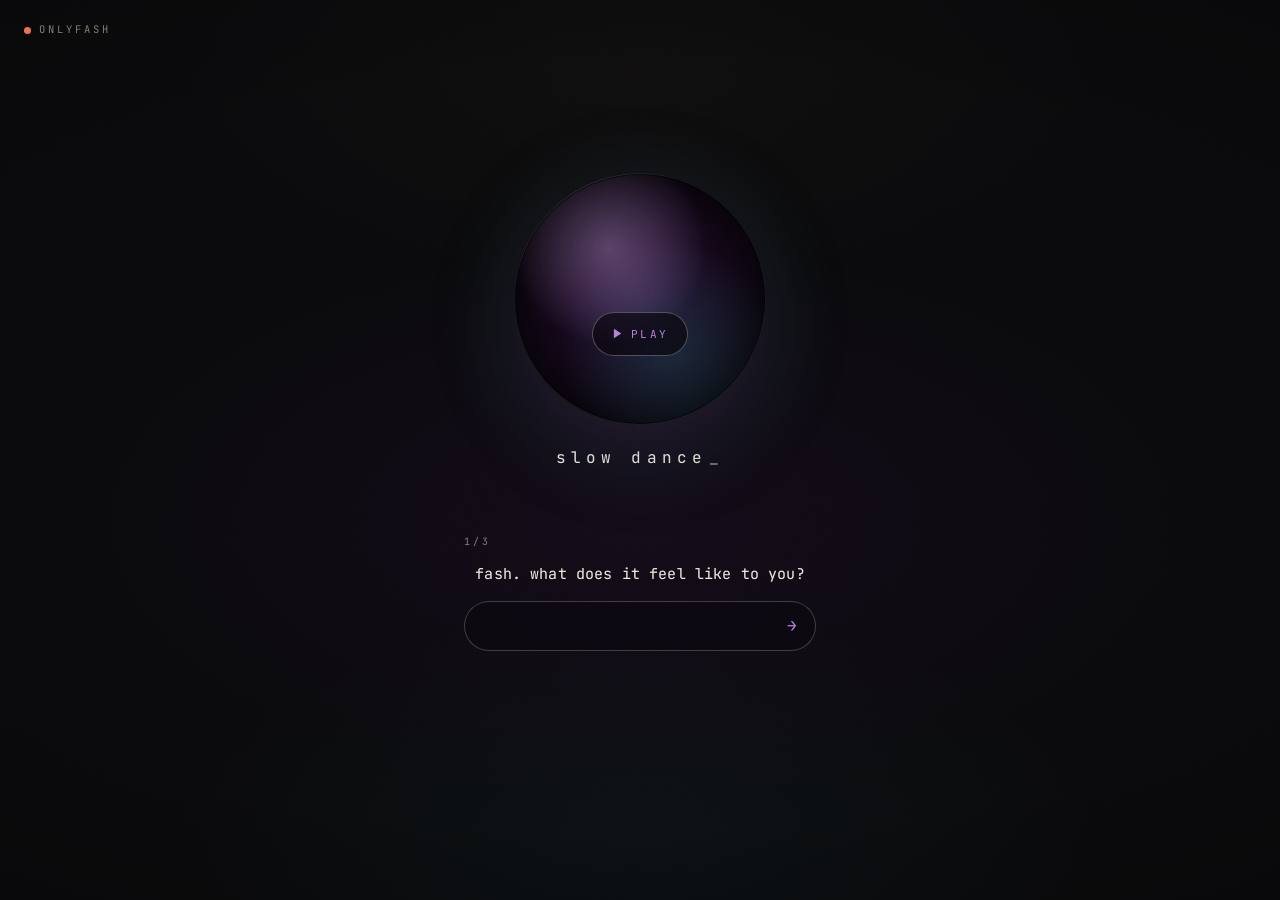
==== commit fdf241cd: "Ask three questions before the onlyfash.com waitlist email. The landing keeps the Garden orb and Slo" ====
--- a/index.html
+++ b/index.html
@@ -36,8 +36,8 @@
   .stage{
     position:relative;min-height:100vh;min-height:100dvh;
     background:var(--paper);
-    display:flex;flex-direction:column;align-items:center;justify-content:center;
-    overflow:hidden;
+    display:flex;flex-direction:column;align-items:center;justify-content:flex-start;
+    overflow-x:hidden;overflow-y:auto;
     padding:
       max(72px, calc(env(safe-area-inset-top, 0px) + 56px))
       max(24px, env(safe-area-inset-right, 0px))
@@ -82,6 +82,7 @@
   .stack{
     position:relative;z-index:10;
     width:min(100%, 22rem);
+    margin-top:auto;margin-bottom:auto;
     display:flex;flex-direction:column;align-items:center;
     gap:clamp(28px, 6vh, 52px);
     text-align:center;
@@ -182,6 +183,30 @@
 
   .cta-block{width:100%}
   form{margin:0;width:100%;position:relative}
+  .flow{
+    min-height:13rem;
+    transition:opacity .28s ease;
+  }
+  .flow.is-fading{opacity:0;pointer-events:none}
+  .meta{
+    display:flex;align-items:center;justify-content:space-between;
+    min-height:44px;
+  }
+  .step{
+    margin:0;
+    font-size:10px;letter-spacing:.28em;
+    color:var(--dim);
+  }
+  .ask{
+    display:block;
+    margin:0 0 16px;
+    font-size:clamp(14px, 3.8vw, 15px);
+    font-weight:400;
+    letter-spacing:.01em;
+    line-height:1.45;
+    color:var(--ink);
+    text-wrap:balance;
+  }
   .field{
     position:relative;
     display:flex;align-items:center;
@@ -189,16 +214,21 @@
     border-radius:980px;
     overflow:hidden;
     background:rgba(7,3,9,.35);
+    transition:border-color .2s ease, box-shadow .2s ease, border-radius .2s ease;
+  }
+  .field.is-tall{
+    border-radius:22px;
+    align-items:flex-end;
   }
   .field:focus-within{
     border-color:rgba(176,120,216,.7);
     box-shadow:0 0 0 1px rgba(176,120,216,.25);
   }
-  label.sr, .hp{
+  .sr, .hp{
     position:absolute;width:1px;height:1px;padding:0;margin:-1px;
     overflow:hidden;clip:rect(0,0,0,0);white-space:nowrap;border:0;
   }
-  input.cta{
+  input.cta, textarea.cta{
     appearance:none;-webkit-appearance:none;
     flex:1;width:100%;min-width:0;
     margin:0;border:0;background:transparent;
@@ -213,7 +243,19 @@
     text-align:left;
   }
   input.cta::placeholder{color:var(--dim);opacity:1;letter-spacing:.08em}
+  textarea.cta{
+    resize:none;
+    overflow:hidden;
+    min-height:48px;
+    max-height:160px;
+    padding-top:14px;
+    padding-bottom:14px;
+    line-height:1.45;
+    white-space:pre-wrap;
+    overflow-wrap:break-word;
+  }
   button.go{
+    display:inline-flex;align-items:center;justify-content:center;
     appearance:none;-webkit-appearance:none;
     flex:0 0 auto;
     margin:4px 4px 4px 0;
@@ -228,6 +270,33 @@
   }
   button.go:hover{color:var(--ink)}
   button.go:disabled{opacity:.4;cursor:default}
+  button.go[data-kind="next"]{
+    letter-spacing:0;
+    font-size:16px;
+    line-height:1;
+    padding:0 14px;
+  }
+  .back{
+    appearance:none;-webkit-appearance:none;
+    display:inline-flex;align-items:center;justify-content:center;
+    margin:0 0 0 auto;padding:0 4px 0 12px;
+    min-height:44px;
+    border:0;background:transparent;
+    color:var(--dim);
+    font:inherit;font-size:10px;font-weight:400;
+    letter-spacing:.18em;text-transform:lowercase;
+    cursor:pointer;
+    visibility:hidden;
+    -webkit-tap-highlight-color:transparent;
+  }
+  .back.is-on{visibility:visible}
+  .back:hover{color:var(--ink)}
+  .back:focus{outline:none}
+  .back:focus-visible{
+    color:var(--ink);
+    border-radius:980px;
+    box-shadow:0 0 0 1px rgba(176,120,216,.35);
+  }
   .consent{
     margin:14px 0 0;
     font-size:10px;letter-spacing:.08em;line-height:1.5;
@@ -238,7 +307,7 @@
     font-size:11px;letter-spacing:.06em;line-height:1.5;
     color:var(--hot);
   }
-  .err[hidden], .done[hidden], form[hidden]{display:none !important}
+  .err[hidden], .done[hidden], form[hidden], .ask[hidden], .consent[hidden], .step[hidden]{display:none !important}
   .done{
     margin:0;
     font-size:clamp(16px, 4vw, 20px);
@@ -259,19 +328,19 @@
       padding-left:max(16px, env(safe-area-inset-left, 0px));
       padding-right:max(16px, env(safe-area-inset-right, 0px));
     }
-    input.cta{padding-left:14px;letter-spacing:.02em}
+    input.cta, textarea.cta{padding-left:14px;letter-spacing:.02em}
     button.go{padding:0 12px}
     .consent{letter-spacing:.02em}
   }
 
   @media (min-width:768px){
     .portal{width:clamp(220px, 28vmin, 320px)}
-    input.cta{font-size:13px;letter-spacing:.08em}
+    input.cta, textarea.cta{font-size:13px;letter-spacing:.08em}
     .label .name{letter-spacing:.32em}
   }
 
   @media (prefers-reduced-motion:reduce){
-    .grain, .surface, .blink, .caret, .halo{animation:none;transition:none}
+    .grain, .surface, .blink, .caret, .halo, .flow, .field{animation:none;transition:none}
   }
 </style>
 </head>
@@ -304,15 +373,24 @@
 
       <div class="cta-block">
         <form id="waitform" novalidate>
-          <label class="sr" for="email">Email for the waitlist</label>
-          <div class="field">
-            <input class="cta" id="email" name="email" type="email" inputmode="email" autocomplete="email" enterkeyhint="go" autocapitalize="none" spellcheck="false" placeholder="Join the waitlist" required />
-            <input class="hp" id="hp" name="company" type="text" tabindex="-1" autocomplete="off" aria-hidden="true" />
-            <button class="go" id="go" type="submit" aria-label="Join the waitlist">join</button>
+          <div class="flow" id="flow">
+            <div class="meta">
+              <p class="step" id="stepmark" aria-label="Question 1 of 3">1/3</p>
+              <button class="back" id="back" type="button">back</button>
+            </div>
+            <label class="ask" id="ask" for="answer">fash. what does it feel like to you?</label>
+            <label class="sr" for="email">Email for the waitlist</label>
+            <div class="field" id="field">
+              <textarea class="cta" id="answer" name="answer" rows="1" maxlength="600" enterkeyhint="next" autocomplete="off" autocapitalize="off" autocorrect="off" spellcheck="false" required></textarea>
+              <input class="cta" id="email" name="email" type="email" inputmode="email" autocomplete="email" enterkeyhint="go" autocapitalize="none" spellcheck="false" placeholder="Join the waitlist" hidden />
+              <input class="hp" id="hp" name="company" type="text" tabindex="-1" autocomplete="off" aria-hidden="true" />
+              <button class="go" id="go" type="submit" data-kind="next" aria-label="Continue">→</button>
+            </div>
+            <p class="consent" id="consent" hidden>Only updates from FASH. Unsubscribe anytime.</p>
+            <p class="err" id="err" role="alert" hidden></p>
           </div>
-          <p class="consent" id="consent">Only updates from FASH. Unsubscribe anytime.</p>
-          <p class="err" id="err" hidden></p>
         </form>
+        <p class="sr" id="live" aria-live="polite"></p>
         <p class="done" id="done" hidden>See you soon.</p>
       </div>
     </div>
@@ -321,8 +399,9 @@
   <audio class="track" id="track" src="audio/slow-dance-master.mp3" preload="auto" loop playsinline webkit-playsinline></audio>
 
   <!--
-    Waitlist posts JSON to same-origin /api/waitlist (api/waitlist.js),
-    which forwards server-side to https://iwannafash.com/api/waitlist.
+    Three questions, then the email. The page posts JSON to same-origin
+    /api/waitlist (api/waitlist.js), which forwards the email server-side
+    to https://iwannafash.com/api/waitlist and then stores the answers.
   -->
   <script>
     (function () {
@@ -446,62 +525,219 @@
   <script>
     (function () {
       var WAITLIST_URL = '/api/waitlist';
+      var QUESTIONS = [
+        'fash. what does it feel like to you?',
+        'what are you chasing that nobody knows about?',
+        'who do you become when the lights go low?'
+      ];
+      var FADE_MS = 280;
+      var MAX_ANSWER = 600;
+      var DUPLICATE_RE = /duplicate|already|subscribed|on[-_ ]list|exists/i;
+
       var form = document.getElementById('waitform');
-      var input = document.getElementById('email');
+      var flow = document.getElementById('flow');
+      var answer = document.getElementById('answer');
+      var email = document.getElementById('email');
+      var field = document.getElementById('field');
+      var ask = document.getElementById('ask');
+      var stepmark = document.getElementById('stepmark');
+      var back = document.getElementById('back');
       var hp = document.getElementById('hp');
       var go = document.getElementById('go');
       var err = document.getElementById('err');
       var done = document.getElementById('done');
       var consent = document.getElementById('consent');
-      if (!form || !input || !go || !done) return;
-
+      var live = document.getElementById('live');
+      if (!form || !flow || !answer || !email || !go || !done) return;
+
+      var answers = ['', '', ''];
+      var step = 0;
       var busy = false;
+      var lock = false;
+      var reduce = false;
+      try {
+        reduce = window.matchMedia && window.matchMedia('(prefers-reduced-motion: reduce)').matches;
+      } catch (e) {}
       var EMAIL_RE = /^[a-z0-9._%+\-]+@[a-z0-9.-]+\.[a-z]{2,}$/i;
 
+      function activeField() {
+        return step >= QUESTIONS.length ? email : answer;
+      }
       function showError(msg, html) {
         if (!err) return;
         err.hidden = false;
         if (html) err.innerHTML = html;
         else err.textContent = msg;
+        activeField().setAttribute('aria-invalid', 'true');
       }
       function hideError() {
         if (!err) return;
         err.hidden = true;
         err.textContent = '';
+        answer.removeAttribute('aria-invalid');
+        email.removeAttribute('aria-invalid');
+      }
+      function grow() {
+        if (answer.hidden) return;
+        answer.style.height = 'auto';
+        var full = answer.scrollHeight;
+        var next = Math.min(full, 160);
+        answer.style.height = next + 'px';
+        answer.style.overflow = full > 160 ? 'auto' : 'hidden';
+        if (field) field.classList.toggle('is-tall', full > 72);
+      }
+      function render(opts) {
+        var emailStep = step >= QUESTIONS.length;
+        if (stepmark) {
+          if (!emailStep) {
+            stepmark.hidden = false;
+            stepmark.textContent = (step + 1) + '/3';
+            stepmark.setAttribute('aria-label', 'Question ' + (step + 1) + ' of 3');
+          } else {
+            stepmark.hidden = true;
+          }
+        }
+        if (ask) {
+          ask.hidden = emailStep;
+          if (!emailStep) ask.textContent = QUESTIONS[step];
+        }
+        answer.hidden = emailStep;
+        email.hidden = !emailStep;
+        if (consent) consent.hidden = !emailStep;
+        if (back) {
+          var showBack = step > 0;
+          back.classList.toggle('is-on', showBack);
+          back.disabled = !showBack;
+          back.tabIndex = showBack ? 0 : -1;
+          back.setAttribute('aria-hidden', showBack ? 'false' : 'true');
+        }
+        if (!emailStep) {
+          answer.value = answers[step] || '';
+          answer.maxLength = MAX_ANSWER;
+          go.setAttribute('data-kind', 'next');
+          go.textContent = '\u2192';
+          go.setAttribute('aria-label', 'Continue');
+          grow();
+          window.requestAnimationFrame(grow);
+        } else {
+          if (field) field.classList.remove('is-tall');
+          go.setAttribute('data-kind', 'join');
+          go.textContent = 'join';
+          go.setAttribute('aria-label', 'Join the waitlist');
+        }
+        if (opts && opts.focus) {
+          if (live) {
+            live.textContent = emailStep
+              ? 'Email for the waitlist'
+              : 'Question ' + (step + 1) + ' of 3. ' + QUESTIONS[step];
+          }
+          try { activeField().focus(); } catch (e) {}
+        }
+      }
+      function goTo(next) {
+        if (lock) return;
+        function apply() {
+          step = next;
+          render({ focus: true });
+        }
+        if (reduce) {
+          apply();
+          return;
+        }
+        lock = true;
+        flow.classList.add('is-fading');
+        window.setTimeout(function () {
+          apply();
+          void flow.offsetWidth;
+          flow.classList.remove('is-fading');
+          window.setTimeout(function () { lock = false; }, FADE_MS);
+        }, FADE_MS);
+      }
+      function continueAnswer() {
+        if (busy || lock || step >= QUESTIONS.length) return;
+        var value = (answer.value || '').trim();
+        if (!value) {
+          showError('this one needs an answer.');
+          try { answer.focus(); } catch (e) {}
+          return;
+        }
+        if (value.length > MAX_ANSWER) value = value.slice(0, MAX_ANSWER);
+        answers[step] = value;
+        hideError();
+        goTo(step + 1);
       }
       function unlock() {
         busy = false;
-        input.disabled = false;
+        answer.disabled = false;
+        email.disabled = false;
         go.disabled = false;
+        if (back) back.disabled = step === 0;
         form.removeAttribute('aria-busy');
       }
       function finish() {
         form.hidden = true;
-        if (consent) consent.hidden = true;
         if (err) err.hidden = true;
+        if (live) live.textContent = '';
         done.hidden = false;
         try { done.focus(); } catch (e) {}
       }
+      function accepted(res, data) {
+        if (res.ok && data && data.ok) return true;
+        if (res.status === 409) return true;
+        var blob = '';
+        if (data) {
+          ['status', 'error', 'message', 'code', 'reason'].forEach(function (key) {
+            if (typeof data[key] === 'string') blob += ' ' + data[key];
+          });
+          if (data.duplicate === true || data.already === true || data.exists === true) return true;
+        }
+        return DUPLICATE_RE.test(blob);
+      }
+
+      answer.addEventListener('input', function () {
+        if (answer.value.length > MAX_ANSWER) answer.value = answer.value.slice(0, MAX_ANSWER);
+        grow();
+      });
+      answer.addEventListener('keydown', function (e) {
+        if (e.key !== 'Enter' || e.shiftKey || e.isComposing) return;
+        e.preventDefault();
+        if (typeof form.requestSubmit === 'function') form.requestSubmit();
+        else continueAnswer();
+      });
+      if (back) {
+        back.addEventListener('click', function () {
+          if (busy || lock || step === 0) return;
+          if (step < QUESTIONS.length) answers[step] = answer.value;
+          hideError();
+          goTo(step - 1);
+        });
+      }
 
       form.addEventListener('submit', function (e) {
         e.preventDefault();
-        if (busy) return;
-        var email = (input.value || '').trim();
-        if (!email || email.length > 254 || !EMAIL_RE.test(email)) {
+        if (busy || lock) return;
+        if (step < QUESTIONS.length) {
+          continueAnswer();
+          return;
+        }
+        var value = (email.value || '').trim();
+        if (!value || value.length > 254 || !EMAIL_RE.test(value)) {
           showError("That email doesn't look right.");
-          try { input.focus(); } catch (err2) {}
+          try { email.focus(); } catch (err2) {}
           return;
         }
         busy = true;
         hideError();
-        input.disabled = true;
+        answer.disabled = true;
+        email.disabled = true;
         go.disabled = true;
+        if (back) back.disabled = true;
         form.setAttribute('aria-busy', 'true');
 
         var body = {
-          email: email,
+          email: value,
           company: hp ? hp.value : '',
-          source: 'onlyfash.com',
+          answers: QUESTIONS.map(function (q, i) { return { q: q, a: answers[i] }; }),
           referrer: document.referrer || ''
         };
 
@@ -514,7 +750,7 @@
             return { res: res, data: data };
           });
         }).then(function (out) {
-          if (out.res.ok && out.data && out.data.ok) {
+          if (accepted(out.res, out.data)) {
             finish();
             return;
           }
@@ -530,6 +766,8 @@
           unlock();
         });
       });
+
+      render();
     })();
   </script>
 </body>
